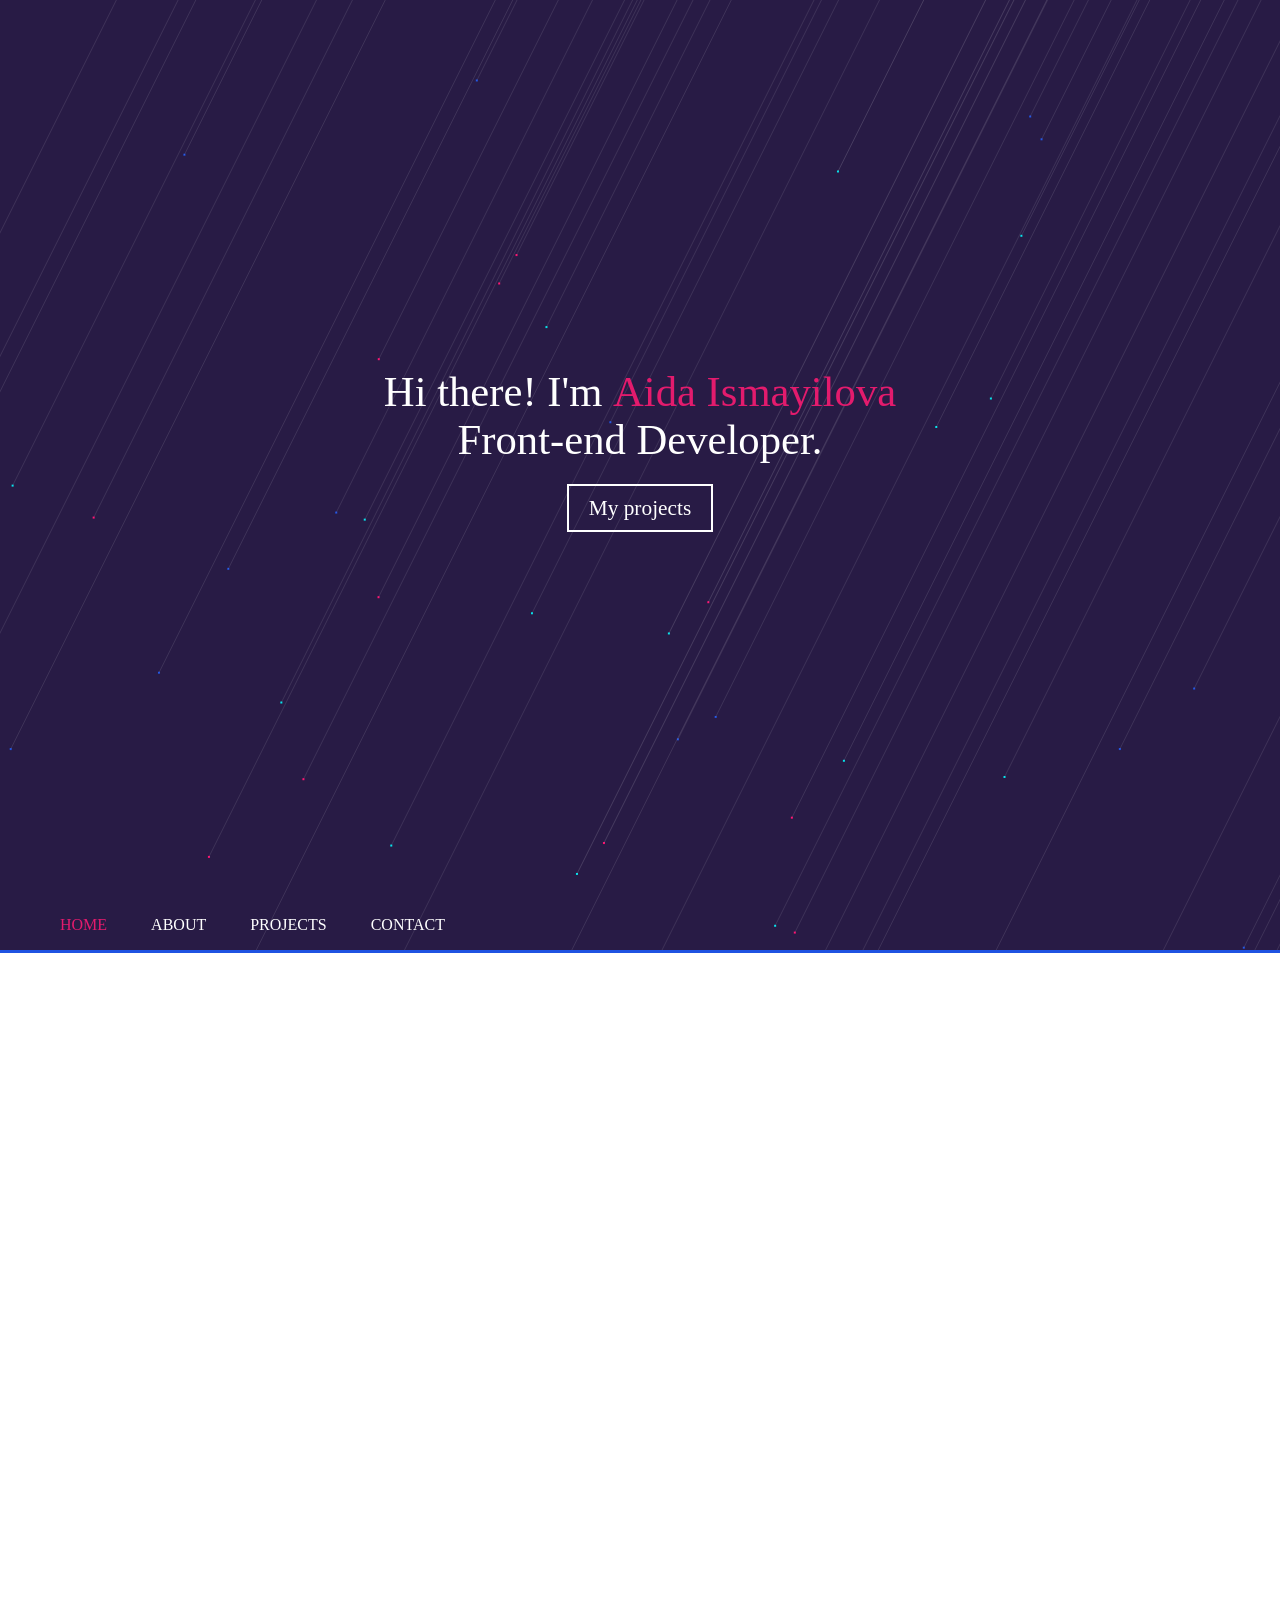
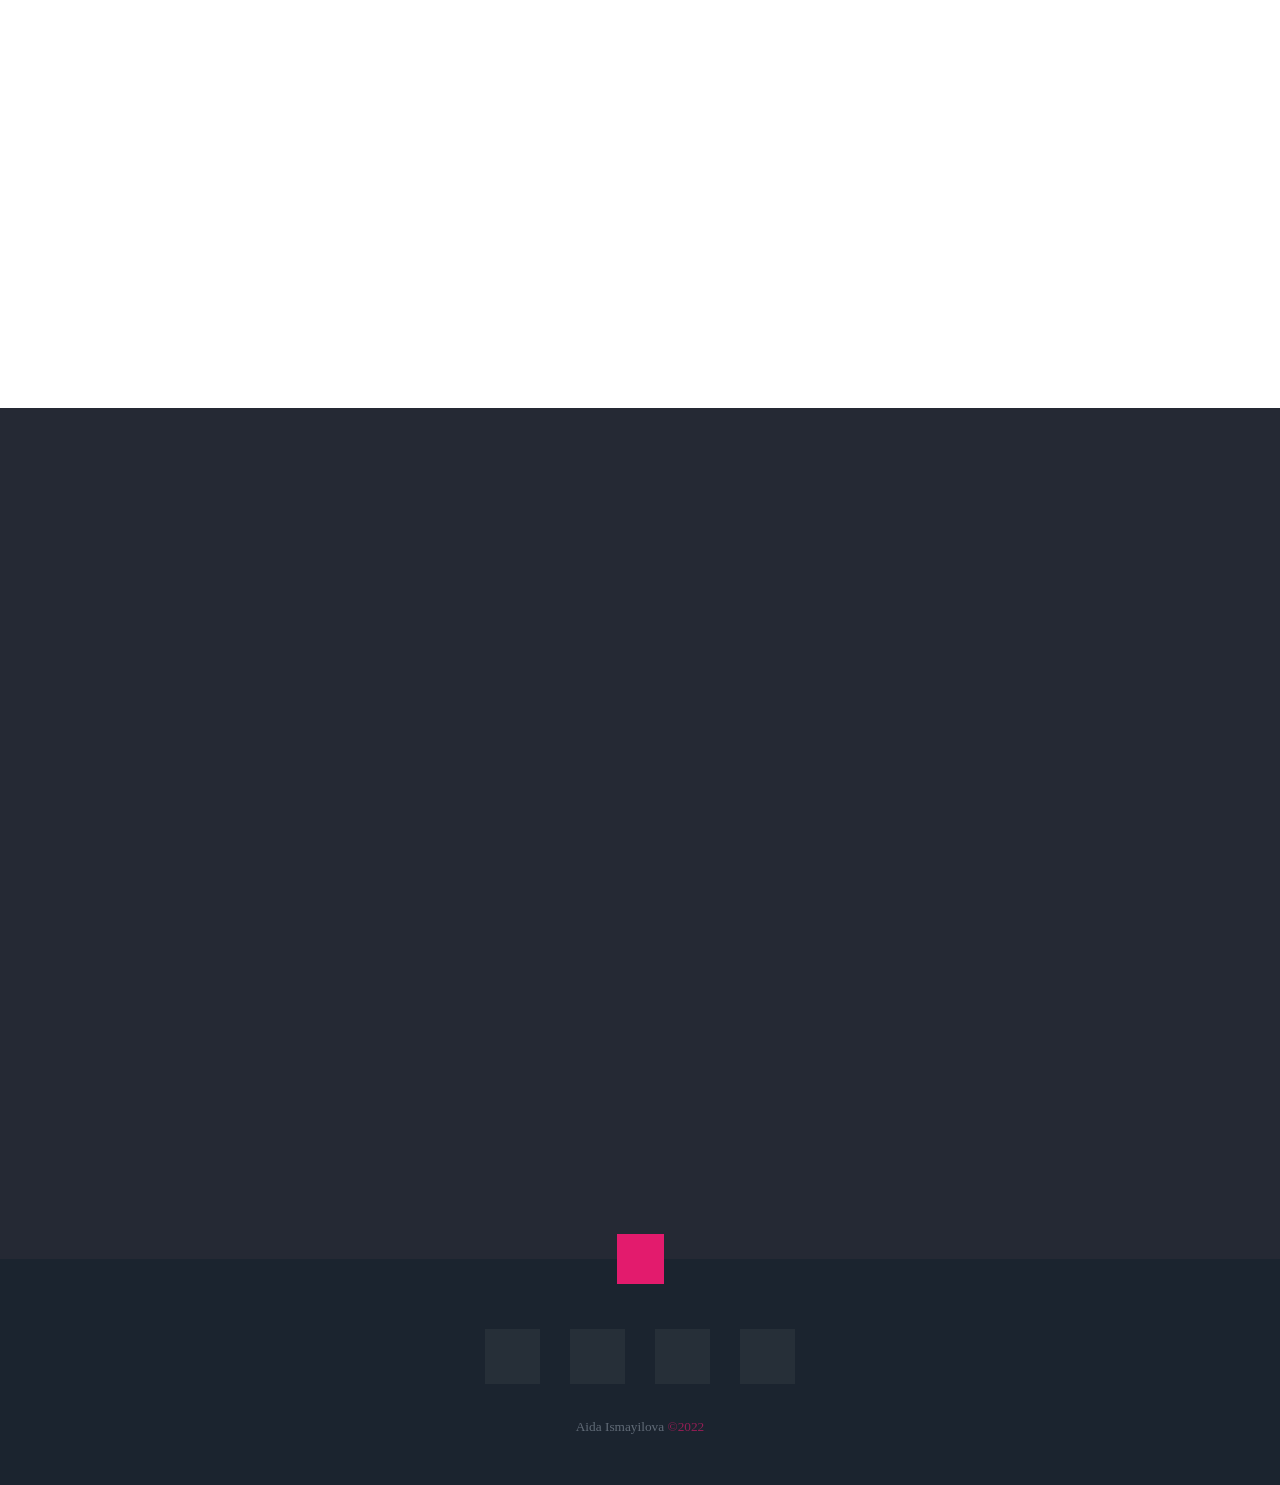
==== index.html @ 4b6d5f14 "a" ====
<!DOCTYPE html>
<html lang="en">
  <head>
    <title>Aida Portfolio</title>
    <meta charset="UTF-8" />
    <meta http-equiv="X-UA-Compatible" content="IE=edge" />
    <meta name="viewport" content="width=device-width, initial-scale=1.0, maximum-scale=1, user-scalable=no"/>
    <!-- HOSTED -->
    <link33
      href="https://fonts.googleapis.com/css?family=Open+Sans:400,600,700,600italic,300italic,400italic,300,700italic,800italic,800"
      rel="stylesheet"
      type="text/css"
    />
    <!-- <link
      href="style/materialdesignicons.min.css"
      media="all"
      rel="stylesheet"
    /> -->

    <!-- LOCAL -->
    <link rel="stylesheet" href="style/style.css" />
    <link rel="shortcut icon" href="favicon.ico" type="image/x-icon" />
    <!-- HOSTED -->
    <script src="https://cdnjs.cloudflare.com/ajax/libs/prefixfree/1.0.7/prefixfree.min.js"></script>
    <script src="https://ajax.googleapis.com/ajax/libs/jquery/2.2.0/jquery.min.js"></script>
    <script src="https://cdnjs.cloudflare.com/ajax/libs/mixitup/2.1.11/jquery.mixitup.min.js"></script>
    <script src="https://cdnjs.cloudflare.com/ajax/libs/waypoints/4.0.0/jquery.waypoints.min.js"></script>
    <!-- <link rel="stylesheet" href="https://cdn.jsdelivr.net/npm/bootstrap@5.0.0-beta1/dist/css/bootstrap.min.css" integrity="sha384-giJF6kkoqNQ00vy+HMDP7azOuL0xtbfIcaT9wjKHr8RbDVddVHyTfAAsrekwKmP1" crossorigin="anonymous" /> -->
    <!-- LOCAL -->
    <script src="scripts/pt.min.js"></script>
    <script src="scripts/index.js"></script>
    <script src="scripts/modal.js"></script>

    <script src="https://kit.fontawesome.com/6fa08c57cd.js" crossorigin="anonymous"></script>
    
  </head>
  <body>
    <style>
   
      .fill {
        box-sizing: content-box;
        border-radius: 0 40px 40px 0;
        /* padding: 10px; */
        box-shadow: inset 0 -1px 1px rgba(255, 255, 255, 0.3);
      }
      /* .fill > span {
        display: block;
        height: 100%;
        border-top-right-radius: 8px;
        border-bottom-right-radius: 8px;
        border-top-left-radius: 20px;
        border-bottom-left-radius: 20px;
        background-color: rgb(43, 194, 83);
        background-image: linear-gradient(
          center bottom,
          rgb(43, 194, 83) 37%,
          rgb(84, 240, 84) 69%
        );
        box-shadow: inset 0 2px 9px rgba(255, 255, 255, 0.3),
          inset 0 -2px 6px rgba(0, 0, 0, 0.4);
        position: relative;
        overflow: hidden;
      } */
      .fill > span:after  {
        content: "";
        position: absolute;
        top: 0;
        left: 0;
        bottom: 0;
        right: 0;
        background-image: linear-gradient(
          -45deg,
          rgba(255, 255, 255, 0.2) 25%,
          transparent 25%,
          transparent 50%,
          rgba(255, 255, 255, 0.2) 50%,
          rgba(255, 255, 255, 0.2) 75%,
          transparent 75%,
          transparent
        );
        z-index: 1;
        background-size: 50px 50px;
        animation: move 2s linear infinite;
        border-top-right-radius: 8px;
        border-bottom-right-radius: 8px;
        border-top-left-radius: 20px;
        border-bottom-left-radius: 20px;
        overflow: hidden;
      }
      .animate > span:after {
        display: none;
      }

      @keyframes move {
        0% {
          background-position: 0 0;
        }
        100% {
          background-position: 50px 50px;
        }
      }
      /* pre {
        background: #000;
        text-align: left;
        padding: 20px;
        margin: 0 auto 30px;
      } */
      /* .nostripes > span > span,
      .nostripes > span::after {
        background-image: none;
      } */
/* 
      #page-wrap {
        width: 490px;
        margin: 80px auto;
      } */
    </style>

      <!-- HEADER -->
    <div class="overflow-wrap">
      <section id="home" class="flex height-fix">
        <div id="pt" class="canvas"></div>
        <div class="flex">
          <div class="text">Hi there! I'm <span class="highlight">Aida Ismayilova</span>
            <br />
            Front-end Developer.
          </div>

          <div class="button page-link" dest="portfolio">My projects</div>

          <nav class="flex">
            <div class="link-wrap">
              <div class="active page-link" dest="home">home</div>
              <div class="page-link" dest="about">about</div>
              <div class="page-link" dest="portfolio">projects</div>
              <div class="page-link" dest="contact">contact</div>
            </div>
            <svg class="mdi mdi-menu" style="width: 34px; height: 34px" viewBox="0 0 24 24">
              <path fill="currentColor" d="M3,6H21V8H3V6M3,11H21V13H3V11M3,16H21V18H3V16Z" />
            </svg>
          </nav>
        </div>
      </section>

      <!-- ABOUT -->
      <section id="about">
        <div class="container flex">
          <h2 class="numbered-heading waypoint" data-animation="slide-in-right">ABOUT</h2>
          <!-- <div class="header waypoint" data-animation="slide-in-left">ABOUT</div> -->
          <!-- <div
            class="header-bar waypoint"
            data-animation="slide-in-left"
            data-delay=".5s"
          ></div> -->

          <div class="skills-wrapper flex row-gt-sm">
            <div
              class="flex flex-50-gt-sm waypoint"
              data-animation="slide-in-left"
            >
              <img src="img/me.png" class="me" />
              <!-- <div><img class="up-arrow" src="img/up-arrow.png"></div> -->
              <div class="label bold">Who I'am?</div>
              <div>
                I'm a Front-End Developer for in Azerbaijan,Baku.
                <br />
                I have serious passion for UI effects, animations and creating
                intuitive, dynamic user experiences.
                <br />
                <span class="page-link highlight" dest="contact">Let's make something special.</span>
              </div>
            </div>

            <div
              class="flex flex-50-gt-sm waypoint bars-wrap"
              data-animation="slide-in-right"
            >
              <!-- <div class="flexx">Css
                <div class="meter">
                  <span style="width:90%"></span>
                </div>
              </div> -->
          
        
              <!-- <pre><code>&lt;div class=&quot;meter animate&quot;&gt;
              &lt;span style=&quot;width: 50%&quot;&gt;&lt;span&gt;&lt;/span&gt;&lt;/span&gt;
              &lt;/div&gt;</code></pre> -->
         
              <div class="bar flex">
                <div class="bar fill" style="width: 90%"><span></span>
                  <div class="tag bold flex">CSS</div>
                </div>
                <span>90%</span>
              </div>

              <div class="bar flex">
                <div class="bar fill" style="width: 90%"><span></span>
                  <div class="tag bold flex">HTML</div>
                </div>
                <span>90%</span>
              </div>

              <div class="bar flex">
                <div class="bar fill" style="width: 80%"><span></span>
                  <div class="tag bold flex">JavaScript</div>
                </div>
                <span>80%</span>
              </div>

              <div class="bar flex">
                <div class="bar fill" style="width: 60%"><span></span>
                  <div class="tag bold flex">React</div>
                </div>
                <span>60%</span>
              </div>

              <div class="bar flex">
                <div class="bar fill" style="width: 70%"><span></span>
                  <div class="tag bold flex">Angular</div>
                </div>
                <span>70%</span>
              </div>

              <div class="bar flex">
                <div class="bar fill" style="width: 65%"><span></span>
                  <div class="tag bold flex">Node.js</div>
                </div>
                <span>65%</span>
              </div>

              <div class="bar flex">
                <div class="bar fill" style="width: 50%"><span></span>
                  <div class="tag bold flex">UI Design</div>
                </div>
                <span>50%</span>
              </div>
            </div>
          </div>
        </div>
      </section>

      <!-- PROJECTS -->
      <section id="portfolio">
        <div class="flex container">
          <h2 class="numbered-heading waypoint" data-animation="slide-in-right">PROJECTS</h2>
          <!-- <div class="header waypoint" data-animation="slide-in-right">
            PROJECTS
          </div> -->
          <!-- <div
            class="header-bar waypoint"
            data-animation="slide-in-right"
            data-delay=".3s"
          ></div> -->
  
          <div class="filter-wrap waypoint" data-animation="fade-in">
            <div class="flex row">
              <div class="filter" data-filter="all">ALL</div>
              <!-- <div class="filter" data-filter=".rails">RUBY/RAILS</div> -->
              <div class="filter" data-filter=".react">REACT-JS</div>
              <div class="filter" data-filter=".js">JAVASCRIPT</div>
            </div>
            <div class="float-bar">
              <div class="flex row">
                <div class="filter" data-filter="all">ALL</div>
                <!-- <div class="filter" data-filter=".rails">RUBY/RAILS</div> -->
                <div class="filter" data-filter=".react">REACT-JS</div>
                <div class="filter" data-filter=".js">JAVASCRIPT</div>
              </div>
            </div>
          </div>
  
          <div id="gallery" class="container flex row wrap waypoint">
            <div class="mix react" data-my-order="1">
              <div>
                <div class="card"></div>
                <div class="text">
                  <div class="bold">ChowNow Ordering</div>
                  <span class="highlight">React JS / Python</span>
                </div>
                <div class="button" id="ordering">LEARN MORE</div>
              </div>
            </div>
  
            <div class="mix react" data-my-order="1">
              <div>
                <div class="card"></div>
                <div class="text">
                  <div class="bold">ChowNow Discover</div>
                  <span class="highlight">React JS / Python</span>
                </div>
                <div class="button" id="discover">LEARN MORE</div>
              </div>
            </div>
  
            <div class="mix react" data-my-order="1">
              <div>
                <div class="card"></div>
                <div class="text">
                  <div class="bold">New Relic</div>
                  <span class="highlight">React / Ruby on Rails / AEM</span>
                </div>
                <div class="button" id="newrelic">LEARN MORE</div>
              </div>
            </div>
  
            <div class="mix js" data-my-order="1">
              <div>
                <div class="card"></div>
                <div class="text">
                  <div class="bold">Roambi</div>
                  <span class="highlight">JavaScript</span>
                </div>
                <div class="button" id="roambi">LEARN MORE</div>
              </div>
            </div>
  
            <div class="mix rails" data-my-order="1">
              <div>
                <div class="card"></div>
                <div class="text">
                  <div class="bold">Walker Tracker</div>
                  <span class="highlight">JS / Ruby on Rails</span>
                </div>
                <div class="button" id="walker">LEARN MORE</div>
              </div>
            </div>
  
            <div class="mix js" data-my-order="1">
              <div>
                <div class="card"></div>
                <div class="text">
                  <div class="bold">MY STAND</div>
                  <span class="highlight">JS / Node.js on Sails</span>
                </div>
                <div class="button" id="mystand">LEARN MORE</div>
              </div>
            </div>
  
            <div class="mix js" data-my-order="1">
              <div>
                <div class="card"></div>
                <div class="text">
                  <div class="bold">NEVER SURRENDER</div>
                  <span class="highlight">JavaScript</span>
                </div>
                <div class="button" id="never">LEARN MORE</div>
              </div>
            </div>
  
            <div class="mix rails" data-my-order="1">
              <div>
                <div class="card"></div>
                <div class="text">
                  <div class="bold">Powur</div>
                  <span class="highlight">Angular / Ruby on Rails</span>
                </div>
                <div class="button" id="powur">LEARN MORE</div>
              </div>
            </div>
  
            <div class="mix js" data-my-order="1">
              <div>
                <div class="card"></div>
                <div class="text">
                  <div class="bold">The Mall</div>
                  <span class="highlight">React.js / Node</span>
                </div>
                <div class="button" id="themall">LEARN MORE</div>
              </div>
            </div>
          </div>
        </div>
      </section>

      <!-- BLOG -->
      <!-- <section id="blog">
 
      </section> -->

      <!-- CONTACT -->
      <section id="contact">
        <!-- <svg
          preserveAspectRatio="none"
          viewBox="0 0 100 102"
          height="75"
          width="100%"
          version="1.1"
          xmlns="http://www.w3.org/2000/svg"
          class="svgcolor-light"
        >
          <path d="M0 0 L50 100 L100 0 Z" fill="white" stroke="white"></path>
        </svg> -->
        <div class="container flex">
          <h2 class="numbered-heading waypoint" data-animation="slide-in-right">CONTACT</h2>
          <div class="header waypoint" data-animation="slide-in-left">
            CONTACT
          </div>
          <div
            class="header-bar waypoint"
            data-animation="slide-in-right"
            data-delay=".25s"
          ></div>
          <div
            class="highlight waypoint"
            data-animation="slide-in-right"
            data-delay=".5s"
          >
            Have a question or want to work together?
          </div>
          <form
            class="waypoint"
            data-animation="pop-in"
            data-delay=".5s"
            id="contact-form"
          >
            <input placeholder="Name" type="text" name="name" required />
            <input
              placeholder="Enter email"
              type="email"
              name="email"
              required
            />
            <textarea
              placeholder="Your Message"
              type="text"
              name="message"
            ></textarea>
            <div id="success">
              <div>
                Your message was sent successfully. Thanks!<span
                  id="close"
                  class="mdi mdi-close"
                ></span>
              </div>
            </div>
            <input class="button" type="submit" id="submit" value="SUBMIT" />
          </form>
        </div>
      </section>

      <footer>
        <!-- <i class="fa-regular fa-user"></i> -->
        <i class="fa-brands fa-airbnb"></i>
        <i class="fas fa-pencil-alt mdi mdi-chevron-double-up page-link" dest="home">
    </i>
        <div class="icon-wrap flex row">
          <a href="">
            <div class="flex icon" id="icon-2">
              <i class="mdi mdi-linkedin"></i>
            </div>
          </a>
          <a href="">
            <div class="flex icon" id="icon-3">
              <i class="mdi mdi-facebook"></i>
            </div>
          </a>
          <a href="">
            <div class="flex icon" id="icon-4">
              <i class="mdi mdi-instagram"></i>
            </div>
          </a>
          <a href="">
            <div class="flex icon" id="icon-5">
              <i class="mdi mdi-codepen"></i>
            </div>
          </a>
        </div>
        <div class="info-box">
          <div class="footnote">
            Aida Ismayilova <span class="highlight">&copy;2022</span>
          </div>
        </div>
      </footer>
    </div>

    <div id="preload">
      <img src="img/me.png" />
      <img src="img/filler.jpg" />
      <img src="img/thumb-1.jpg" />
      <img src="img/thumb-2.jpg" />
      <img src="img/thumb-3.jpg" />
      <img src="img/thumb-4.jpg" />
      <img src="img/thumb-5.jpg" />
      <img src="img/thumb-6.jpg" />
      <img src="img/blog-1.jpg" />
      <img src="img/blog-2.jpg" />
      <img src="img/blog-3.jpg" />
      <img src="img/blog-4.jpg" />
      <img src="img/slides/discover-0.jpg" />
      <img src="img/slides/discover-1.jpg" />
      <img src="img/slides/discover-2.jpg" />
      <img src="img/slides/ordering-0.jpg" />
      <img src="img/slides/ordering-1.jpg" />
      <img src="img/slides/ordering-2.jpg" />
      <img src="img/slides/newrelic-0.jpg" />
      <img src="img/slides/newrelic-1.jpg" />
      <img src="img/slides/newrelic-2.jpg" />
      <img src="img/slides/mystand-0.jpg" />
      <img src="img/slides/mystand-1.jpg" />
      <img src="img/slides/mystand-2.jpg" />
      <img src="img/slides/never-0.jpg" />
      <img src="img/slides/never-1.jpg" />
      <img src="img/slides/never-2.jpg" />
      <img src="img/slides/powur-0.jpg" />
      <img src="img/slides/powur-1.jpg" />
      <img src="img/slides/powur-2.jpg" />
      <img src="img/slides/roambi-0.jpg" />
      <img src="img/slides/roambi-1.jpg" />
      <img src="img/slides/roambi-2.jpg" />
      <img src="img/slides/themall-0.jpg" />
      <img src="img/slides/themall-1.jpg" />
      <img src="img/slides/themall-2.jpg" />
      <img src="img/slides/walker-0.jpg" />
      <img src="img/slides/walker-1.jpg" />
      <img src="img/slides/walker-2.jpg" />
    </div>

    <script src="scripts/canvas.js"></script>
  </body>
</html>
---- style/style.css ----
@font-face {
    font-family: "Raleway";
    src: url("../fonts/Raleway-Regular.ttf");
  }

  @font-face {
    font-family: "Raleway-semibold";
    src: url("../fonts/Raleway-SemiBold.ttf");
  }

  @font-face {
    font-family: "Raleway-bold";
    src: url("../fonts/Raleway-Bold.ttf");
  }

  @keyframes fadeIn {
    100% {
      opacity: 1;
    }
  }

  i {
    font-family: fontawesome !important;
  }

  @keyframes flipInX {
    from {
      -webkit-animation-timing-function: ease-in;
      animation-timing-function: ease-in;
      opacity: 0;
      -webkit-transform: perspective(400px) rotateY(90deg);
      transform: perspective(400px) rotateY(90deg);
    }

    40% {
      -webkit-animation-timing-function: ease-in;
      animation-timing-function: ease-in;
      -webkit-transform: perspective(400px) rotateY(-20deg);
      transform: perspective(400px) rotateY(-20deg);
    }

    60% {
      opacity: 1;
      -webkit-transform: perspective(400px) rotateY(10deg);
      transform: perspective(400px) rotateY(10deg);
    }

    80% {
      -webkit-transform: perspective(400px) rotateY(-5deg);
      transform: perspective(400px) rotateY(5deg);
    }

    to {
      opacity: 1;
      -webkit-transform: perspective(400px);
      transform: perspective(400px);
    }
  }

  @keyframes popDown {
    0% {
      transform: translateY(-100px);
    }
  }

  @keyframes slideUp {
    0% {
      transform: translateY(300px);
    }

    100% {
      opacity: 1;
      transform: translateY(0);
    }
  }

  @keyframes slideDown {
    0% {
      transform: translateY(-300px);
    }

    100% {
      opacity: 1;
      transform: translateY(0);
    }
  }

  @keyframes slideInLeft {
    0% {
      opacity: 0;
      transform: translateX(-300px);
    }

    100% {
      opacity: 1;
      transform: translateX(0);
    }
  }

  @keyframes slideInRight {
    0% {
      opacity: 0;
      transform: translateX(300px);
    }

    100% {
      opacity: 1;
      transform: translateX(0);
    }
  }

  @keyframes toBottomFromTop {
    49% {
      transform: translateY(100%);
    }

    50% {
      opacity: 0;
      transform: translateY(-100%);
    }

    51% {
      opacity: 1;
    }
  }

  @keyframes popIn {
    0% {
      transform: scale(0);
    }

    60% {
      opacity: 1;
      transform: scale(1.05);
    }

    80% {
      transform: scale(0.95);
    }

    100% {
      opacity: 1;
      transform: scale(1);
    }
  }

  .numbered-heading::before {
    position: relative;
    /* bottom: 4px; */
    counter-increment:section;
    /* counter-increment: my-sec-counter; */
    content: "0" counter(section) ".";
    margin-right: 10px;
    color: #e31b6d;
    font-family: 'Roboto Mono', monospace;;
    font-size: clamp(16px,3vw,20px);
    font-weight: 600;
}

.numbered-heading {
    display: flex;
    /* -webkit-box-align: center; */
    color: #444649;
    align-items: center;
    position: relative;
    margin: 10px 0px 70px;
    width: 100%;
    font-size: clamp(26px,5vw,35px);
    white-space: nowrap;
}

.numbered-heading::after {
  content: "";
  display: block;
  position: relative;
  /* top: -5px; */
  width: 300px;
  height: 1px;
  margin-left: 20px;
  background-color: #1f53e2;
}

a {
    color: inherit;
    text-decoration: none;
}

  body {
    /* background: #140e25; */
    counter-reset: section;
    color: #fff;
    font-family: "Raleway";
    font-size: 8pt;
    -webkit-font-smoothing: antialiased;
    -moz-osx-font-smoothing: grayscale;
    margin: 0px;
    overflow-x: hidden;
    text-align: center;
  }

  #preload {
    display: none;
  }

  .page-link {
    cursor: pointer;
  }

  .disable-hover {
    pointer-events: none;
  }

  .overflow-wrap {
    overflow-x: hidden;
  }


  .canvas {
    background: url("../img/filler.png") center center/cover;
    height: 100%;
    left: 0;
    position: absolute;
    top: 0;
    width: 100vw;
  }

  .button {
    border: 2px solid #fff;
    box-sizing: inherit;
    cursor: pointer;
    display: inline-block;
    font-size: 13pt;
    padding: 10px 20px;
    transition: all 0.5s;
  }

  .button:hover {
    background-color: #1f53e2;
    border-color: #1f53e2;
  }

  .button .mdi {
    vertical-align: middle;
  }

  .bold {
    font-family: "Raleway-bold";
  }

  .flex {
    align-items: center;
    display: flex;
    flex-direction: column;
    justify-content: center;
  }

  .flex.row {
    flex-direction: row;
  }

  .flex.wrap {
    flex-wrap: wrap;
  }

  .hex-wrap {
    display: inline-block;
    height: 80px;
    position: relative;
    text-align: center;
    width: 80px;
  }

  .hexagon {
    background-color: #1f53e2;
    display: inline-block;
    height: 100%;
    width: calc(100% * 0.57735);
  }

  .hexagon:before {
    background-color: inherit;
    content: "";
    height: inherit;
    position: absolute;
    right: calc((100% / 2) - ((100% * 0.57735) / 2));
    top: 0;
    transform: rotateZ(60deg);
    width: inherit;
  }

  .hexagon:after {
    background-color: inherit;
    content: "";
    height: inherit;
    position: absolute;
    right: calc((100% / 2) - ((100% * 0.57735) / 2));
    top: 0;
    transform: rotateZ(-60deg);
    width: inherit;
  }

  .highlight {
    color: #e31b6d;
  }

  /* .header {
    color: #444649;
    font-family: "raleway-bold";
    font-size: 25pt;
    position: relative;
    position: relative;
  } */

  /* .header-bar {
    background: #444649;
    height: 4px;
    margin: 25px 0 75px 0;
    width: 70px;
  } */

  .label {
    font-size: 14pt;
    font-weight: 500;
  }

  .resume {
    background: #455261;
    height: 100px;
  }

  nav {
    bottom: 0;
    left: 0;
    position: absolute;
    /* background: #1a112d; */
    border-bottom: 3px solid #1f53e2;
    height: 50px;
    text-align: left;
    width: 100%;
    z-index: 99;
  }

  nav.fixed {
    background: #1a112d;
    bottom: inherit;
    left: 0;
    position: fixed;
    top: 0;
  }

  nav.fixed.desk {
    animation: popDown 0.5s;
  }

  nav .link-wrap {
    background: #281b45c5;
    height: 0;
    max-width: 1200px;
    overflow: hidden;
    position: absolute;
    top: 53px;
    transition:height 0.3s ease-out;
    width: 100%;
  }

  nav .link-wrap.visible {
    height: 220px;
  }

  nav .link-wrap div {
    cursor: pointer;
    font-size: 12pt;
    padding: 12px 20px;
    text-transform: uppercase;
    transition: color 0.5s;
  }

  nav .link-wrap div:first-child {
    padding: 25px 20px 12px 20px;
  }

  nav .link-wrap div:hover {
    color: #e31b6d;
  }

  nav .mdi-menu {
    font-size: 30pt;
    line-height: 36pt;
    margin: auto 0;
    position: absolute;
    right: 5vw;
    /* top: 0; */
  }

  nav .active {
    color: #e31b6d;
  }

  .carousel-wrap {
    height: 250px;
    margin: 0 auto;
    position: relative;
  }

  .window {
    background: #222;
    overflow: hidden;
    position: relative;
  }

  #carousel {
    position: relative;
    top: 0;
    width: 10000px;
  }

  .slide {
    cursor: pointer;
    display: flex;
    flex-direction: column;
    float: left;
    height: 250px;
    justify-content: center;
  }

  .mdi-chevron-left,
  .mdi-chevron-right {
    background: rgba(0, 0, 0, 0.3);
    bottom: 0;
    color: #fff;
    cursor: pointer;
    cursor: pointer;
    font-size: 14pt !important;
    font-weight: bold;
    padding: 10px 15px;
    position: absolute;
  }

  .mdi-chevron-left {
    left: 0;
  }

  .mdi-chevron-right {
    right: 0;
  }

  .transition {
    transition: 0.7s;
  }

  .modal-wrap {
    height: 100vh;
    pointer-events: none;
    position: fixed;
    width: 100vw;
    z-index: 100;
  }

  .modal-wrap .mask {
    background: rgba(0, 0, 0, 0.5);
    height: 100%;
    left: 0;
    opacity: 0;
    position: absolute;
    top: 0;
    transition: opacity 0.3s;
    width: 100%;
  }

  .modal-wrap .modal {
    align-items: flex-start;
    background: #fff;
    box-shadow: 0 0 10px rgba(0, 0, 0, 0.4);
    box-sizing: border-box;
    color: #333;
    height: 100vh;
    opacity: 0;
    position: relative;
    text-align: left;
    transform: scale(0.8);
    transition: all 0.3s;
  }

  .modal-wrap .close {
    bottom: 25px;
    color: #bbb;
    cursor: pointer;
    font-size: 20pt;
    font-weight: 800;
    position: absolute;
    right: 10px;
  }

  .modal-wrap .info-box {
    border-top: 3px solid #1b242f;
    box-sizing: border-box;
    color: #444;
    padding: 15px 10px 85px 10px;
  }

  .modal-wrap .title {
    font-family: "Raleway-bold";
    font-size: 16pt;
    line-height: 20pt;
  }

  .modal-wrap .tag {
    border-bottom: 1px solid rgba(0, 0, 0, 0.1);
    color: #c0c0c0;
    display: block;
    font-family: "Raleway-bold";
    font-size: 8pt;
    font-weight: 300;
    padding-bottom: 15px;
  }

  .modal-wrap .detail {
    font-size: 9pt;
    line-height: 14pt;
    margin-top: 13px;
  }

  .modal-wrap .mdi-open-in-new {
    font-size: 11pt;
    left: -10px;
    position: relative;
  }

  .modal-wrap .button {
    background: #e31b6d;
    border: 0;
    bottom: 20px;
    color: #fff;
    cursor: pointer;
    font-size: 10pt;
    font-weight: 600;
    left: 10px;
    padding: 11px 30px;
    pointer-events: none;
    position: absolute;
    transition: all 0.5s;
    visibility: hidden;
  }

  .modal-wrap .button.visible {
    pointer-events: initial;
    visibility: visible;
  }

  .modal-wrap .button:hover {
    background: #fff;
    color: #e31b6d;
  }

  .modal-wrap .carousel {
    box-shadow: 10px 10px 5px 0px rgba(0, 0, 0, 0.25);
  }

  .modal-wrap.visible {
    pointer-events: initial;
  }

  .modal-wrap.visible .modal {
    opacity: 1;
    transform: scale(1);
  }

  .modal-wrap.visible .mask {
    opacity: 1;
  }
  /* #portfolio {
    background-color: #fafafa;
  } */

  section {
    color: #616161;
    line-height: 11pt;
    padding: 70px 0 70px 0;
    position: relative;
  }

  section .container {
    box-sizing: border-box;
    margin: 0 auto;
    max-width: 1200px;
    padding: 0 10px;
    width: 100%;
  }

  section:nth-of-type(1) {
    color: #fff;
    height: calc(100vh + 53px);
    padding: 0 10px;
  }

  section:nth-of-type(1) .highlight {
    font-family: "Raleway-semibold";
  }

  section:nth-of-type(1) .text {
    font-size: 16pt;
    line-height: 20pt;
    margin: 0 0 20px 0;
    pointer-events: none;
    z-index: 1;
  }

  section:nth-of-type(1) .hexagon {
    transition: transform 0.9s ease-in-out;
  }

  section:nth-of-type(1) .hexagon:hover {
    transform: rotate(540deg);
  }

  section:nth-of-type(1) .button {
    margin-bottom: 53px;
    /* padding: 12px 40px 12px 15px; */
    position: relative;
  }

  section:nth-of-type(1) .button .mdi {
    position: absolute;
    right: 15px;
    top: 11px;
    transition: transform 0.3s;
  }

  section:nth-of-type(1) .button:hover .mdi {
    transform: rotate(90deg);
  }

  section:nth-of-type(2) .label-wrap .label {
    margin: 20px 0 10px 0;
  }

  section:nth-of-type(2) .bullet-wrap {
    height: 200px;
    justify-content: flex-start;
    padding: 0 7px;
  }

  section:nth-of-type(2) .highlight {
    color: #009ada;
  }

  section:nth-of-type(2) .up-arrow {
    height: 30px;
    margin: 15px 0;
  }

  section:nth-of-type(2) .skills-wrapper {
    align-items: flex-start;
    width: 100%;
  }

  section:nth-of-type(2) .skills-wrapper .me {
    height: 200px;
  }

  section:nth-of-type(2) .skills-wrapper .label {
    margin: 20px 0 15px 0;
  }

  section:nth-of-type(2) .hexagon i {
    color: #fff;
    font-size: 34pt;
    left: 0;
    position: absolute;
    right: 0;
    top: 20px;
    z-index: 1;
  }

  section:nth-of-type(2) .bars-wrap {
    margin: 50px auto 0 auto;
    max-width: 90%;
    width: calc(100% - 15px);
  }

  section:nth-of-type(2) .bars-wrap:not(.animated) .fill {
    width: 0 !important;
  }

  section:nth-of-type(2) .bar {
    align-items: flex-end;
    background-color: #eee;
    color: #666;
    /* font-size: 7pt; */
    height: 22px;
    margin: 0 0 12px 0;
    position: relative;
  }

  section:nth-of-type(2) .bar:nth-child(1) .fill {
    background-color: #2449d8;
    transition: 1.1s 0.2s width ease-in-out;
  }

  section:nth-of-type(2) .bar:nth-child(2) .fill {
    background-color: #e5662a;
    transition: 1.2s 0.2s width ease-in-out;
  }

  section:nth-of-type(2) .bar:nth-child(3) .fill {
    background-color: #ead41c;
    transition: 1.3s 0.2s width ease-in-out;
  }

  section:nth-of-type(2) .bar:nth-child(4) .fill {
    background-color: #00d1f2;
    transition: 1.4s 0.2s width ease-in-out;
  }

  section:nth-of-type(2) .bar:nth-child(5) .fill {
    background-color: #b9002d;
    transition: 1.5s 0.2s width ease-in-out;
  }

  section:nth-of-type(2) .bar:nth-child(6) .fill {
    background-color: #6da15e;
    transition: 1.6s 0.2s width ease-in-out;
  }

  section:nth-of-type(2) .bar:nth-child(7) .fill {
    background-color: #6341d6;
    transition: 1.7s 0.2s width ease-in-out;
  }

  /* section:nth-of-type(2) .bar span {
    display: none;
  } */

  section:nth-of-type(2) .bar.fill {
    left: 0;
    position: absolute;
    top: 0;
    /* background-color: #281b45; */
    opacity: 1;
    padding: 0;
  }

  section:nth-of-type(2) .bar .tag {
    left: 0;
    position: absolute;
    top: 0;
    /* background-color: #1a112d; */
    color: #fff;
    height: 100%;
    width: 110px;
    z-index: 2;
    width: 70px;
  }

  section:nth-of-type(2) .bar.secondary {
    background-color: #c51675;
  }

  section:nth-of-type(2) .bar.secondary .tag {
    background-color: #e31b6d;
  }

  section:nth-of-type(2) .bar span {
    padding: 0 10px 0 0;
    z-index: 1;
  }

  /* section:nth-of-type(3) {
    background: #f5f5f5;
  } */

  section:nth-of-type(3) .container {
    padding: 0;
  }

  section:nth-of-type(3) .filter-wrap {
    position: relative;
    white-space: nowrap;
  }

  section:nth-of-type(3) .filter {
    cursor: pointer;
    font-size: 6pt;
    font-weight: 600;
    padding: 0 20px;
    transition: background-color 0.5s;
  }

  section:nth-of-type(3) .float-bar {
    bottom: 0;
    left: 30px;
    position: absolute;
    top: 0;
    background: #e31b6d;
    border-radius: 1px;
    height: 25px;
    margin: auto 0;
    overflow: hidden;
    position: absolute;
    transition: all 0.5s ease-in-out;
  }

  section:nth-of-type(3) .float-bar .row {
    bottom: 0;
    left: -30px;
    position: absolute;
    top: 0;
    margin: auto 0;
    transition: left 0.5s ease-in-out;
  }

  section:nth-of-type(3) .float-bar .row .filter {
    color: #fff;
  }

  section:nth-of-type(3) .text {
    left: 0;
    position: absolute;
    top: 0;
    width: 100%;
  }

  section:nth-of-type(3) #gallery {
    margin: 20px 0;
  }

  section:nth-of-type(3) #gallery .text,
  section:nth-of-type(3) #gallery .button {
    color: #1b242f;
    opacity: 0;
    text-align: center;
    transition: all 0.3s ease-in-out;
    z-index: 2;
  }

  section:nth-of-type(3) #gallery .text .bold,
  section:nth-of-type(3) #gallery .button .bold {
    font-size: 16pt;
  }

  section:nth-of-type(3) #gallery .button {
    bottom: 0;
    left: 0;
    position: absolute;
    right: 0;
    border: 2px solid #e31b6d;
    font-size: 13pt;
    margin: 0 auto;
    padding: 7px 0;
    width: 170px;
  }

  section:nth-of-type(3) #gallery .mix {
    display: none;
    position: relative;
  }

  section:nth-of-type(3) #gallery .mix .waypoint {
    background: #fff;
  }

  section:nth-of-type(3) #gallery .mix .button:hover {
    background: #e31b6d;
    color: #fff;
  }

  section:nth-of-type(3) #gallery .mix:nth-child(1) .card {
    background: url("../img/thumb-1.jpg") center center/cover;
  }

  section:nth-of-type(3) #gallery .mix:nth-child(2) .card {
    background: url("../img/thumb-2.jpg") center center/cover;
  }

  section:nth-of-type(3) #gallery .mix:nth-child(3) .card {
    background: url("../img/thumb-3.jpg") center center/cover;
  }

  section:nth-of-type(3) #gallery .mix:nth-child(4) .card {
    background: url("../img/thumb-4.jpg") center center/cover;
  }

  section:nth-of-type(3) #gallery .mix:nth-child(5) .card {
    background: url("../img/thumb-5.jpg") center center/cover;
  }

  section:nth-of-type(3) #gallery .mix:nth-child(6) .card {
    background: url("../img/thumb-6.jpg") center center/cover;
  }

  section:nth-of-type(3) #gallery .mix:nth-child(7) .card {
    background: url("../img/thumb-7.jpg") center center/cover;
  }

  section:nth-of-type(3) #gallery .mix:nth-child(8) .card {
    background: url("../img/thumb-8.jpg") center center/cover;
  }

  section:nth-of-type(3) #gallery .mix:nth-child(9) .card {
    background: url("../img/thumb-9.jpg") center center/cover;
  }

  section:nth-of-type(3) #gallery .mix:nth-child(10) .card {
    background: url("../img/thumb-10.jpg") center center/cover;
  }

  section:nth-of-type(3) #gallery .mix:nth-child(11) .card {
    background: url("../img/thumb-11.jpg") center center/cover;
  }

  section:nth-of-type(3) #gallery .mix:nth-child(12) .card {
    background: url("../img/thumb-12.jpg") center center/cover;
  }

  section:nth-of-type(3) #gallery .mix .card {
    height: 240px;
    max-width: 100%;
    transition: opacity 0.5s;
    width: calc(50vw - 8px);
  }

  section:nth-of-type(3) #gallery .mix:hover .card {
    opacity: 0;
  }

  section:nth-of-type(3) #gallery .mix:hover .text {
    cursor: default;
    opacity: 1;
    top: 24%;
  }

  section:nth-of-type(3) #gallery .mix:hover .button {
    bottom: 24%;
    opacity: 1;
  }

  section .flex-50-gt-sm {
    display: block;
  }

  /* section:nth-of-type(4) {
    padding: 130px 0 100px 0;
    text-align: left;
  }

  section:nth-of-type(4) .flex.row-gt-sm,
  section:nth-of-type(4) .flex.wrap {
    align-items: flex-start;
  }

  section:nth-of-type(4) .gradient {
    height: 100%;
    left: 0;
    position: absolute;
    top: 0;
    width: 100%;
  }

  section:nth-of-type(4) .blog-wrap {
    cursor: pointer;
    margin: 0 0 50px 0;
    padding: 0 2px;
    width: 100%;
  }

  section:nth-of-type(4) .blog-wrap #thumb-1 {
    background: url("../img/blog-1.jpg") center center/cover;
  }

  section:nth-of-type(4) .blog-wrap #thumb-2 {
    background: url("../img/blog-2.jpg") center center/cover;
  }

  section:nth-of-type(4) .blog-wrap #thumb-3 {
    background: url("../img/blog-3.jpg") center center/cover;
  }

  section:nth-of-type(4) .blog-wrap #thumb-4 {
    background: url("../img/blog-4.jpg") center center/cover;
  }

  section:nth-of-type(4) .blog-wrap .fade-wrap {
    transition: opacity 0.3s;
  }

  section:nth-of-type(4) .blog-wrap.fade .fade-wrap {
    opacity: 0.4;
  }

  section:nth-of-type(4) .blog-wrap.hover .fade-wrap .label {
    color: #1f53e2;
  }

  section:nth-of-type(4) .label {
    font-size: 12pt;
    line-height: 14pt;
    transition: color 0.3s ease-in-out;
  }

  section:nth-of-type(4) .thumb {
    height: 150px;
    margin: 0 0 15px 0;
  }

  section:nth-of-type(4) .date {
    font-family: "Open sans";
    font-size: 7pt;
    margin: 5px 0 0 0;
  }

  section:nth-of-type(4) .bar {
    background: #1f53e2;
    height: 3px;
    margin: 10px 0px;
    width: 25%;
  }

  section:nth-of-type(4) .text {
    font-size: 9pt;
    line-height: 13pt;
    max-height: 85px;
  } */

  section:nth-of-type(4) {
    background: #252934;
    color: #fff;
    padding-top: 175px;
  }

  section:nth-of-type(4) .header {
    color: #fff;
  }

  section:nth-of-type(4) .header-bar {
    background: #fff;
    margin: 25px 0 40px 0;
    width: 110px;
  }

  section:nth-of-type(4) .highlight {
    color: #1f53e2;
    font-weight: 600;
  }

  section:nth-of-type(4) svg {
    left: 0;
    position: absolute;
    top: 0;
  }

  section:nth-of-type(4) form {
    margin: 40px auto 0 auto;
    min-width: 95%;
  }

  section:nth-of-type(4) input[type=text],
  section:nth-of-type(4) input[type=email],
  section:nth-of-type(4) textarea {
    background: #1e242c;
    border: 0;
    box-sizing: border-box;
    color: #fff;
    display: block;
    font-size: 12pt;
    margin-bottom: 3px;
    outline: none;
    padding: 10px 15px;
    width: 100%;
  }

  section:nth-of-type(4) textarea {
    margin-bottom: 5px;
    min-height: 150px;
  }

  section:nth-of-type(4) .button {
    background: transparent;
    color: #fff;
    float: right;
    font-size: 12pt;
    margin: 5px 0 0 0;
    outline: 0;
    padding: 10px 30px;
  }

  section:nth-of-type(4) .button:hover {
    background: #1f53e2;
  }

  section:nth-of-type(4) #success {
    height: 0;
    overflow: hidden;
    position: relative;
    transition: height 0.25s;
    width: 100%;
  }

  section:nth-of-type(4) #success.expand {
    height: 36px;
  }

  section:nth-of-type(4) #success div {
    background: #04c986;
    border: 1px solid #157c59;
    color: #157051;
    font-size: 10pt;
    font-weight: 600;
    padding: 5px 0;
  }

  section:nth-of-type(4) #close {
    cursor: pointer;
    font-size: 12pt;
    font-weight: 600;
    padding: 5px 15px;
    position: absolute;
    right: 0;
  }

  footer {
    background: #1b242f;
    padding: 70px 0 50px 0;
    position: relative;
  }

  footer .mdi-chevron-double-up {
    background: #e31b6d;
    cursor: pointer;
    font-size: 30pt;
    height: 50px;
    left: 0;
    line-height: 40pt;
    margin: 0 auto;
    position: absolute;
    right: 0;
    top: -25px;
    transition: background 0.5s;
    width: 47px;
  }

  footer .mdi-chevron-double-up:hover {
    background: #fb1f79;
  }

  footer .icon-wrap .icon {
    background: #262f38;
    cursor: pointer;
    font-size: 18pt;
    height: 55px;
    margin: 0 15px;
    overflow: hidden;
    position: relative;
    text-align: center;
    transition: background 0.3s, color 0.3s, box-shadow 0.3s, transform 0.3s;
    width: 55px;
  }

  footer .icon-wrap .mdi {
    color: #fff;
    text-align: center;
  }

  footer .icon-wrap .mdi.mdi-codepen {
    font-size: 20pt;
  }

  footer .icon-wrap .icon:hover {
    background: #1f53e2;
    box-shadow: 0 0 0 3px rgba(4, 94, 201, 0.1);
    transform: scale(0.9);
  }

  footer .icon-wrap .icon:hover .mdi {
    color: #fff;
  }

  footer .icon-wrap .icon:hover .mdi {
    -webkit-animation: toBottomFromTop 0.3s forwards;
    -moz-animation: toBottomFromTop 0.3s forwards;
    animation: toBottomFromTop 0.3s forwards;
  }

  footer .footnote {
    color: #8f9aa7;
    font-size: 10pt;
    margin-top: 35px;
    opacity: 0.6;
  }

  footer .footnote .highlight {
    color: #e31b6d;
    font-family: "Open Sans";
  }

  @media screen and (max-width: 400px) {
    section:nth-of-type(3) #gallery .mix .card {
      width: 100vw;
    }
  }

  @media screen and (min-width: 600px) {
    body {
      font-size: 12pt;
    }

    .container {
      padding: 0 20px;
    }

    .header {
      font-size: 30pt;
    }

    .header-bar {
      margin: 25px 0 100px 0;
    }

    .label {
      font-size: 18pt;
    }

    .hex-wrap {
      height: 100px;
      width: 100px;
    }

    .slide,
    .carousel-wrap {
      height: 450px;
    }

    .mdi-chevron-left,
    .mdi-chevron-right {
      font-size: 25pt !important;
    }

    .modal-wrap .modal {
      height: initial;
      top: -6vh;
    }

    .modal-wrap .info-box {
      padding: 35px 60px 90px 25px;
    }

    .modal-wrap .title {
      font-size: 22pt;
      line-height: 30pt;
    }

    .modal-wrap .tag {
      font-size: 11pt;
    }

    .modal-wrap .detail {
      font-size: 11pt;
      line-height: 18pt;
      margin-top: 15px;
    }

    .modal-wrap .close {
      right: 25px;
    }

    .modal-wrap .button {
      left: 25px;
    }

    nav .link-wrap {
      background: none;
      height: initial;
      overflow: visible;
      position: initial;
      text-align: left;
    }

    nav .link-wrap .visible {
      height: initial;
    }

    nav .link-wrap div {
      display: inline;
      font-size: initial;
      margin: 0 20px;
      padding: initial;
    }

    nav .link-wrap div:first-child {
      padding: 0;
    }

    nav .mdi-menu {
      display: none;
    }


    section {
      line-height: 18pt;
      padding: 100px 0 130px 0;
    }

    section .container {
      padding: 0 10px;
    }

    section:nth-of-type(1) .text {
      font-size: 32pt;
      line-height: 36pt;
    }

    /* section:nth-of-type(1) .button {
      padding: 12px 50px 12px 20px;
    } */

    section:nth-of-type(1) .button .mdi {
      top: 16px;
    }

    section:nth-of-type(2) .label-wrap .label {
      margin: 15px 0 5px 0;
    }

    section:nth-of-type(2) .label-wrap>div {
      padding: 0 15px;
    }

    section:nth-of-type(2) .bullet-wrap {
      height: 230px;
    }

    section:nth-of-type(2) .skills-wrapper>.flex:first-child {
      padding: 0 50px 0 50px;
    }

    section:nth-of-type(2) .skills-wrapper .me {
      height: 250px;
    }

    section:nth-of-type(2) .bar {
      font-size: 11pt;
      height: 24px;
      margin: 0 0 15px 0;
    }

    section:nth-of-type(2) .bar span {
      display: initial;
    }

    section:nth-of-type(2) .bar .tag {
      width: 90px;
    }

    section:nth-of-type(2) .hexagon i {
      font-size: 40pt;
    }

    section:nth-of-type(3) .filter {
      font-size: 11pt;
      margin: 0 15px;
      padding: 0 30px;
    }

    section:nth-of-type(3) .float-bar {
      height: 30px;
    }

    section:nth-of-type(3) #gallery .mix .card {
      height: 300px;
    }

    section:nth-of-type(4) {
      padding: 130px 0 180px 0;
    }

    section:nth-of-type(4) .label {
      font-size: 16pt;
      line-height: 22pt;
    }

    section:nth-of-type(4) .date {
      font-size: 8.5pt;
    }

    section:nth-of-type(4) .bar {
      margin: 15px 0px;
    }

    section:nth-of-type(4) .text {
      font-size: 11pt;
      line-height: 15pt;
    }

    section:nth-of-type(4) .blog-wrap {
      width: 400px;
    }

    section:nth-of-type(4) .thumb {
      height: 200px;
    }

    section:nth-of-type(4) form {
      min-width: 500px;
    }
  }

  @media screen and (min-width: 960px) {
    .waypoint {
      opacity: 0;
    }

    .animated.waypoint#gallery {
      opacity: 1;
    }

    .animated.waypoint#gallery .mix:nth-child(1)>div {
      animation: slideUp 0.75s 0.1s ease both;
      opacity: 0;
    }

    .animated.waypoint#gallery .mix:nth-child(2)>div {
      animation: slideUp 0.75s 0.2s ease both;
      opacity: 0;
    }

    .animated.waypoint#gallery .mix:nth-child(3)>div {
      animation: slideUp 0.75s 0.3s ease both;
      opacity: 0;
    }

    .animated.waypoint#gallery .mix:nth-child(4)>div {
      animation: slideUp 0.75s 0.4s ease both;
      opacity: 0;
    }

    .animated.waypoint#gallery .mix:nth-child(5)>div {
      animation: slideUp 0.75s 0.5s ease both;
      opacity: 0;
    }

    .animated.waypoint#gallery .mix:nth-child(6)>div {
      animation: slideUp 0.75s 0.6s ease both;
      opacity: 0;
    }

    .animated.waypoint#gallery .mix:nth-child(7)>div {
      animation: slideUp 0.75s 0.7s ease both;
      opacity: 0;
    }

    .animated.waypoint#gallery .mix:nth-child(8)>div {
      animation: slideUp 0.75s 0.8s ease both;
      opacity: 0;
    }

    .animated.waypoint#gallery .mix:nth-child(9)>div {
      animation: slideUp 0.75s 0.9s ease both;
      opacity: 0;
    }

    .animated.slide-up {
      animation: slideUp 0.75s ease both;
    }

    .animated.slide-down {
      animation: slideDown 0.75s ease both;
    }

    .animated.slide-in-left {
      animation: slideInLeft 0.75s ease both;
    }

    .animated.slide-in-right {
      animation: slideInRight 0.75s ease both;
    }

    .animated.flip-in-x {
      animation: flipInX 0.75s ease both;
    }

    .animated.fade-in {
      animation: fadeIn 0.75s ease both;
    }

    .animated.pop-in {
      animation: popIn 1s both;
    }

    .canvas {
      background: #252934;
    }

    .button {
      font-size: 16pt;
    }

    .flex.row-gt-sm {
      flex-direction: row;
    }

    .flex-50-gt-sm {
      box-sizing: border-box;
      -webkit-flex: 1 1 50%;
      -ms-flex: 1 1 50%;
      flex: 1 1 50%;
      max-height: 100%;
      max-width: 50%;
    }

    section:nth-of-type(2) .bars-wrap {
      margin: 0 0 0 0;
    }

    section:nth-of-type(2) .skills-wrapper {
      margin: 50px 0 0 0;
    }

    section:nth-of-type(2) .skills-wrapper .me {
      margin: 0;
    }

    section:nth-of-type(2) .bar {
      max-width: 90%;
    }

    section:nth-of-type(2) .bullet-wrap {
      height: intial;
      margin: 0;
      padding: 0 10px;
    }

    section:nth-of-type(3) #gallery .mix .card {
      width: 390px;
    }

    section:nth-of-type(3) .filter {
      font-size: 13pt;
      margin: 0 25px;
      padding: 0 40px;
    }

    section:nth-of-type(4) .blog-wrap {
      margin: 0 0 50px 20px;
      opacity: 0;
      width: 400px;
    }
  }

  @media screen and (min-width: 1280px) {
    section:nth-of-type(4) .blog-wrap {
      margin: 0 0 50px 20px;
      width: 270px;
    }
  }
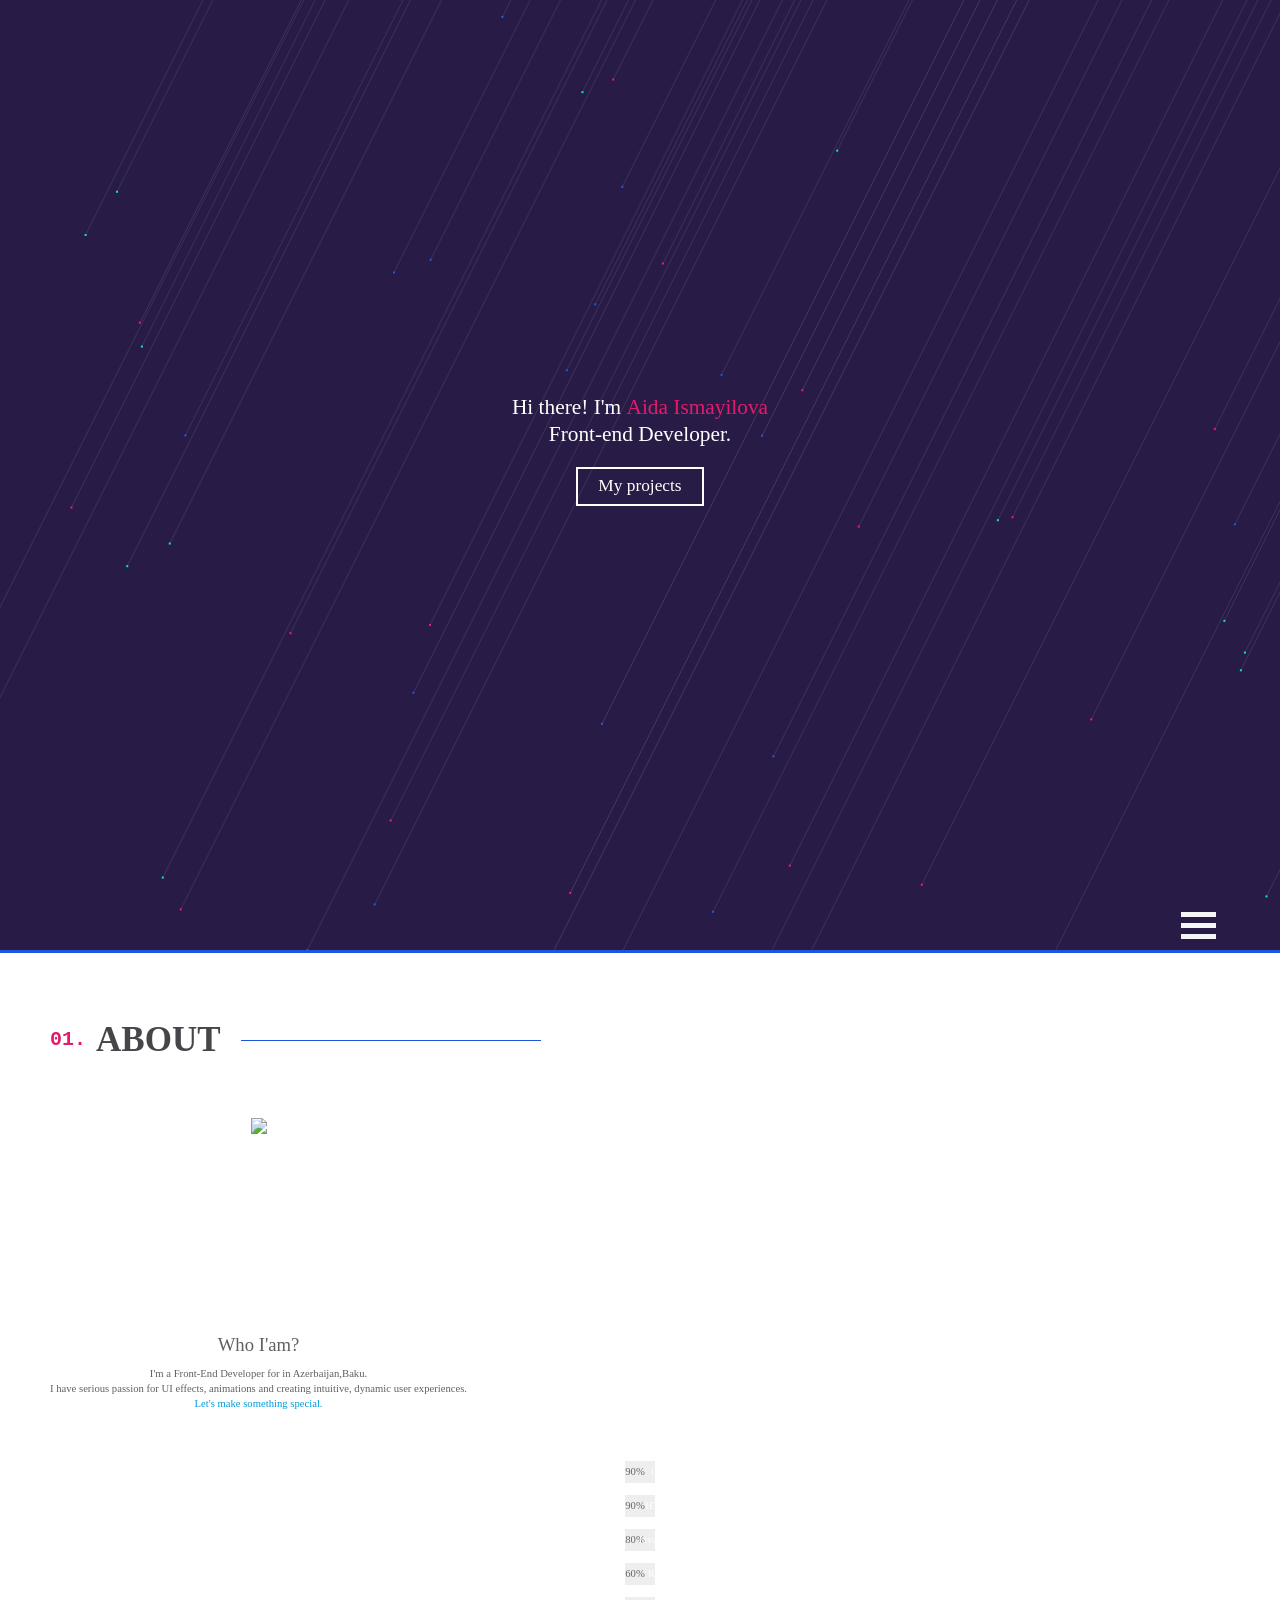
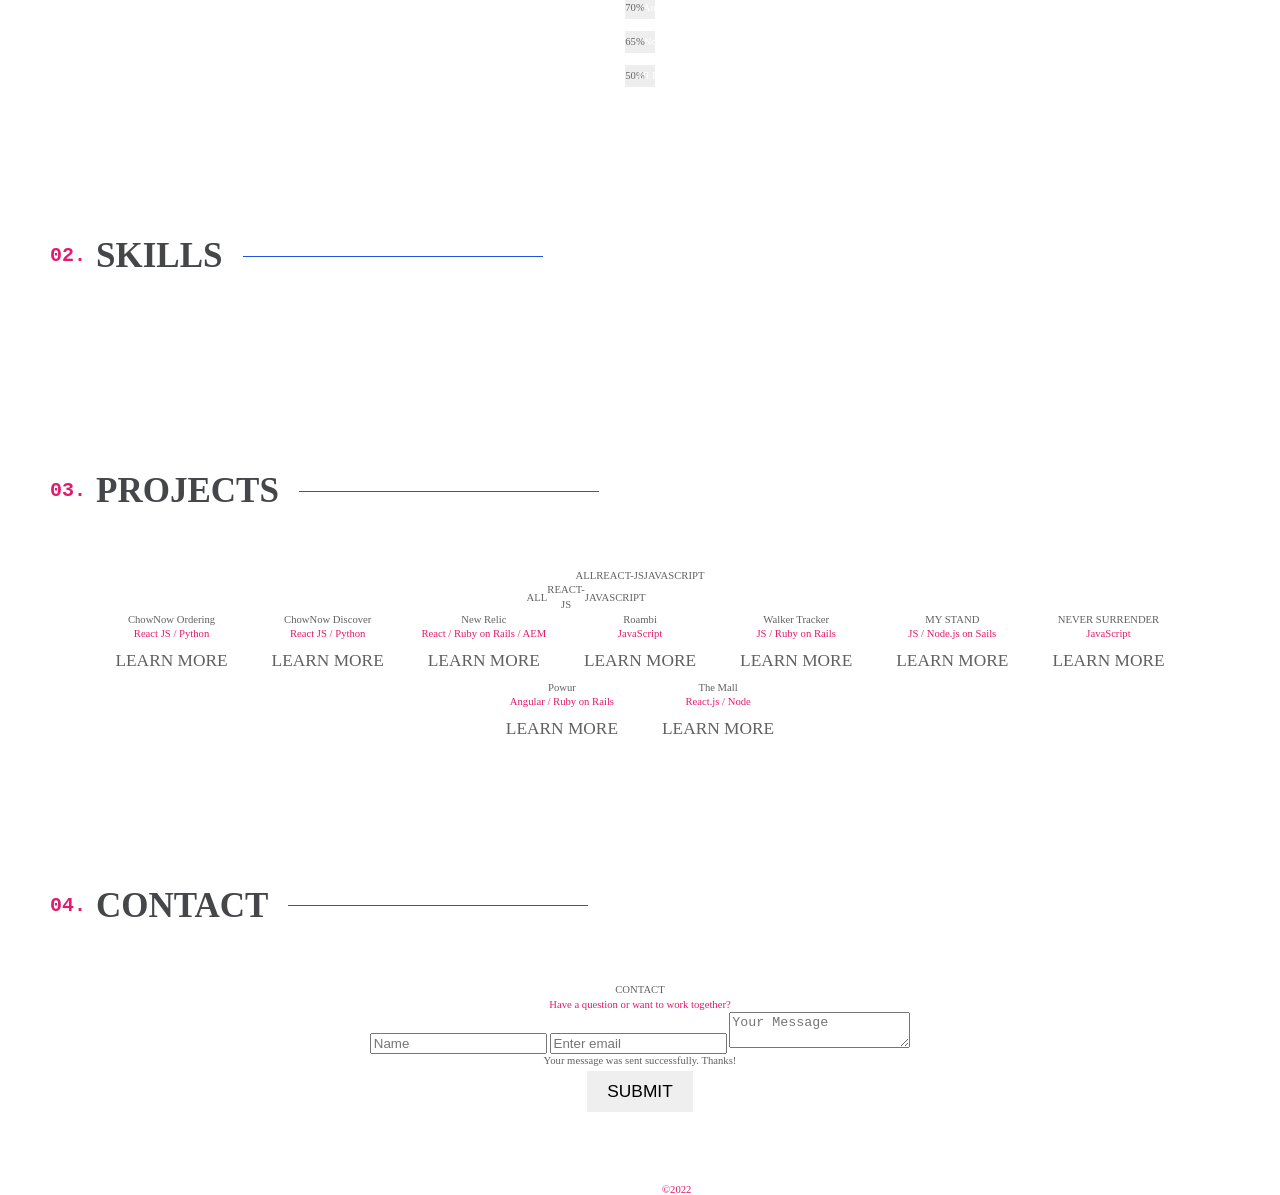
==== commit 0beb8d64: "header/menu" ====
--- a/index.html
+++ b/index.html
@@ -132,12 +132,15 @@
             <div class="link-wrap">
               <div class="active page-link" dest="home">home</div>
               <div class="page-link" dest="about">about</div>
+              <div class="page-link" dest="skills">skills</div>
               <div class="page-link" dest="portfolio">projects</div>
               <div class="page-link" dest="contact">contact</div>
             </div>
-            <svg class="mdi mdi-menu" style="width: 34px; height: 34px" viewBox="0 0 24 24">
-              <path fill="currentColor" d="M3,6H21V8H3V6M3,11H21V13H3V11M3,16H21V18H3V16Z" />
-            </svg>
+            <div class="mdi-menu">
+              <div class="bar1"></div>
+              <div class="bar2"></div>
+              <div class="bar3"></div>
+            </div>
           </nav>
         </div>
       </section>
@@ -236,6 +239,11 @@
               </div>
             </div>
           </div>
+        </div>
+      </section>
+      <section id="skills">
+        <div class="flex container">
+          <h2 class="numbered-heading waypoint" data-animation="slide-in-right">SKILLS</h2>
         </div>
       </section>
 
@@ -516,5 +524,10 @@
     </div>
 
     <script src="scripts/canvas.js"></script>
+    <script>
+      // function myFunction(x) {
+      //   x.classList.toggle("change");
+      // }
+    </script>
   </body>
 </html>
--- a/style/style.css
+++ b/style/style.css
@@ -352,6 +352,38 @@
     animation: popDown 0.5s;
   }
 
+
+  /* HEADER MENU BTN START */
+
+  .mdi-menu .bar1, .bar2, .bar3 {
+    width: 35px;
+    height: 5px;
+    background-color: #f5f5f5;
+    margin: 6px 0;
+    transition: 0.4s;
+  }
+
+  nav .mdi-menu {
+    font-size: 30pt;
+    line-height: 36pt;
+    margin: auto 0;
+    position: absolute;
+    right: 5vw;
+  }
+
+  .close-btn .bar1 {
+    -webkit-transform: rotate(-45deg) translate(-10px, 5px);
+    transform: rotate(-45deg) translate(-10px, 6px);
+  }
+
+  .close-btn .bar2 {
+    opacity: 0;
+  }
+
+  .close-btn .bar3 {
+    -webkit-transform: rotate(45deg) translate(-10px, 5px);
+    transform: rotate(45deg) translate(-10px, -6px);
+  }
   nav .link-wrap {
     background: #281b45c5;
     height: 0;
@@ -383,18 +415,12 @@
     color: #e31b6d;
   }
 
-  nav .mdi-menu {
-    font-size: 30pt;
-    line-height: 36pt;
-    margin: auto 0;
-    position: absolute;
-    right: 5vw;
-    /* top: 0; */
-  }
-
   nav .active {
     color: #e31b6d;
   }
+
+  /* HEADER MENU BTN END */
+
 
   .carousel-wrap {
     height: 250px;
@@ -765,20 +791,23 @@
     z-index: 1;
   }
 
-  /* section:nth-of-type(3) {
+  /* section:nth-of-type(4) {
     background: #f5f5f5;
   } */
-
-  section:nth-of-type(3) .container {
+  section:nth-of-type() .container {
     padding: 0;
   }
 
-  section:nth-of-type(3) .filter-wrap {
+  section:nth-of-type(4) .container {
+    padding: 0;
+  }
+
+  section:nth-of-type(4) .filter-wrap {
     position: relative;
     white-space: nowrap;
   }
 
-  section:nth-of-type(3) .filter {
+  section:nth-of-type(4) .filter {
     cursor: pointer;
     font-size: 6pt;
     font-weight: 600;
@@ -786,7 +815,7 @@
     transition: background-color 0.5s;
   }
 
-  section:nth-of-type(3) .float-bar {
+  section:nth-of-type(4) .float-bar {
     bottom: 0;
     left: 30px;
     position: absolute;
@@ -800,7 +829,7 @@
     transition: all 0.5s ease-in-out;
   }
 
-  section:nth-of-type(3) .float-bar .row {
+  section:nth-of-type(4) .float-bar .row {
     bottom: 0;
     left: -30px;
     position: absolute;
@@ -809,23 +838,23 @@
     transition: left 0.5s ease-in-out;
   }
 
-  section:nth-of-type(3) .float-bar .row .filter {
+  section:nth-of-type(4) .float-bar .row .filter {
     color: #fff;
   }
 
-  section:nth-of-type(3) .text {
+  section:nth-of-type(4) .text {
     left: 0;
     position: absolute;
     top: 0;
     width: 100%;
   }
 
-  section:nth-of-type(3) #gallery {
+  section:nth-of-type(4) #gallery {
     margin: 20px 0;
   }
 
-  section:nth-of-type(3) #gallery .text,
-  section:nth-of-type(3) #gallery .button {
+  section:nth-of-type(4) #gallery .text,
+  section:nth-of-type(4) #gallery .button {
     color: #1b242f;
     opacity: 0;
     text-align: center;
@@ -833,12 +862,12 @@
     z-index: 2;
   }
 
-  section:nth-of-type(3) #gallery .text .bold,
-  section:nth-of-type(3) #gallery .button .bold {
+  section:nth-of-type(4) #gallery .text .bold,
+  section:nth-of-type(4) #gallery .button .bold {
     font-size: 16pt;
   }
 
-  section:nth-of-type(3) #gallery .button {
+  section:nth-of-type(4) #gallery .button {
     bottom: 0;
     left: 0;
     position: absolute;
@@ -850,86 +879,86 @@
     width: 170px;
   }
 
-  section:nth-of-type(3) #gallery .mix {
+  section:nth-of-type(4) #gallery .mix {
     display: none;
     position: relative;
   }
 
-  section:nth-of-type(3) #gallery .mix .waypoint {
+  section:nth-of-type(4) #gallery .mix .waypoint {
     background: #fff;
   }
 
-  section:nth-of-type(3) #gallery .mix .button:hover {
+  section:nth-of-type(4) #gallery .mix .button:hover {
     background: #e31b6d;
     color: #fff;
   }
 
-  section:nth-of-type(3) #gallery .mix:nth-child(1) .card {
+  section:nth-of-type(4) #gallery .mix:nth-child(1) .card {
     background: url("../img/thumb-1.jpg") center center/cover;
   }
 
-  section:nth-of-type(3) #gallery .mix:nth-child(2) .card {
+  section:nth-of-type(4) #gallery .mix:nth-child(2) .card {
     background: url("../img/thumb-2.jpg") center center/cover;
   }
 
-  section:nth-of-type(3) #gallery .mix:nth-child(3) .card {
+  section:nth-of-type(4) #gallery .mix:nth-child(3) .card {
     background: url("../img/thumb-3.jpg") center center/cover;
   }
 
-  section:nth-of-type(3) #gallery .mix:nth-child(4) .card {
+  section:nth-of-type(4) #gallery .mix:nth-child(4) .card {
     background: url("../img/thumb-4.jpg") center center/cover;
   }
 
-  section:nth-of-type(3) #gallery .mix:nth-child(5) .card {
+  section:nth-of-type(4) #gallery .mix:nth-child(5) .card {
     background: url("../img/thumb-5.jpg") center center/cover;
   }
 
-  section:nth-of-type(3) #gallery .mix:nth-child(6) .card {
+  section:nth-of-type(4) #gallery .mix:nth-child(6) .card {
     background: url("../img/thumb-6.jpg") center center/cover;
   }
 
-  section:nth-of-type(3) #gallery .mix:nth-child(7) .card {
+  section:nth-of-type(4) #gallery .mix:nth-child(7) .card {
     background: url("../img/thumb-7.jpg") center center/cover;
   }
 
-  section:nth-of-type(3) #gallery .mix:nth-child(8) .card {
+  section:nth-of-type(4) #gallery .mix:nth-child(8) .card {
     background: url("../img/thumb-8.jpg") center center/cover;
   }
 
-  section:nth-of-type(3) #gallery .mix:nth-child(9) .card {
+  section:nth-of-type(4) #gallery .mix:nth-child(9) .card {
     background: url("../img/thumb-9.jpg") center center/cover;
   }
 
-  section:nth-of-type(3) #gallery .mix:nth-child(10) .card {
+  section:nth-of-type(4) #gallery .mix:nth-child(10) .card {
     background: url("../img/thumb-10.jpg") center center/cover;
   }
 
-  section:nth-of-type(3) #gallery .mix:nth-child(11) .card {
+  section:nth-of-type(4) #gallery .mix:nth-child(11) .card {
     background: url("../img/thumb-11.jpg") center center/cover;
   }
 
-  section:nth-of-type(3) #gallery .mix:nth-child(12) .card {
+  section:nth-of-type(4) #gallery .mix:nth-child(12) .card {
     background: url("../img/thumb-12.jpg") center center/cover;
   }
 
-  section:nth-of-type(3) #gallery .mix .card {
+  section:nth-of-type(4) #gallery .mix .card {
     height: 240px;
     max-width: 100%;
     transition: opacity 0.5s;
     width: calc(50vw - 8px);
   }
 
-  section:nth-of-type(3) #gallery .mix:hover .card {
+  section:nth-of-type(4) #gallery .mix:hover .card {
     opacity: 0;
   }
 
-  section:nth-of-type(3) #gallery .mix:hover .text {
+  section:nth-of-type(4) #gallery .mix:hover .text {
     cursor: default;
     opacity: 1;
     top: 24%;
   }
 
-  section:nth-of-type(3) #gallery .mix:hover .button {
+  section:nth-of-type(4) #gallery .mix:hover .button {
     bottom: 24%;
     opacity: 1;
   }
@@ -1021,41 +1050,41 @@
     max-height: 85px;
   } */
 
-  section:nth-of-type(4) {
+  section:nth-of-type(5) {
     background: #252934;
     color: #fff;
     padding-top: 175px;
   }
 
-  section:nth-of-type(4) .header {
+  section:nth-of-type(5) .header {
     color: #fff;
   }
 
-  section:nth-of-type(4) .header-bar {
+  section:nth-of-type(5) .header-bar {
     background: #fff;
     margin: 25px 0 40px 0;
     width: 110px;
   }
 
-  section:nth-of-type(4) .highlight {
+  section:nth-of-type(5) .highlight {
     color: #1f53e2;
     font-weight: 600;
   }
 
-  section:nth-of-type(4) svg {
+  section:nth-of-type(5) svg {
     left: 0;
     position: absolute;
     top: 0;
   }
 
-  section:nth-of-type(4) form {
+  section:nth-of-type(5) form {
     margin: 40px auto 0 auto;
     min-width: 95%;
   }
 
-  section:nth-of-type(4) input[type=text],
-  section:nth-of-type(4) input[type=email],
-  section:nth-of-type(4) textarea {
+  section:nth-of-type(5) input[type=text],
+  section:nth-of-type(5) input[type=email],
+  section:nth-of-type(5) textarea {
     background: #1e242c;
     border: 0;
     box-sizing: border-box;
@@ -1068,12 +1097,12 @@
     width: 100%;
   }
 
-  section:nth-of-type(4) textarea {
+  section:nth-of-type(5) textarea {
     margin-bottom: 5px;
     min-height: 150px;
   }
 
-  section:nth-of-type(4) .button {
+  section:nth-of-type(5) .button {
     background: transparent;
     color: #fff;
     float: right;
@@ -1083,11 +1112,11 @@
     padding: 10px 30px;
   }
 
-  section:nth-of-type(4) .button:hover {
+  section:nth-of-type(5) .button:hover {
     background: #1f53e2;
   }
 
-  section:nth-of-type(4) #success {
+  section:nth-of-type(5) #success {
     height: 0;
     overflow: hidden;
     position: relative;
@@ -1095,11 +1124,11 @@
     width: 100%;
   }
 
-  section:nth-of-type(4) #success.expand {
+  section:nth-of-type(5) #success.expand {
     height: 36px;
   }
 
-  section:nth-of-type(4) #success div {
+  section:nth-of-type(5) #success div {
     background: #04c986;
     border: 1px solid #157c59;
     color: #157051;
@@ -1108,7 +1137,7 @@
     padding: 5px 0;
   }
 
-  section:nth-of-type(4) #close {
+  section:nth-of-type(5) #close {
     cursor: pointer;
     font-size: 12pt;
     font-weight: 600;
@@ -1193,7 +1222,7 @@
   }
 
   @media screen and (max-width: 400px) {
-    section:nth-of-type(3) #gallery .mix .card {
+    section:nth-of-type(4) #gallery .mix .card {
       width: 100vw;
     }
   }
@@ -1354,17 +1383,17 @@
       font-size: 40pt;
     }
 
-    section:nth-of-type(3) .filter {
+    section:nth-of-type(4) .filter {
       font-size: 11pt;
       margin: 0 15px;
       padding: 0 30px;
     }
 
-    section:nth-of-type(3) .float-bar {
+    section:nth-of-type(4) .float-bar {
       height: 30px;
     }
 
-    section:nth-of-type(3) #gallery .mix .card {
+    section:nth-of-type(4) #gallery .mix .card {
       height: 300px;
     }
 
@@ -1528,11 +1557,11 @@
       padding: 0 10px;
     }
 
-    section:nth-of-type(3) #gallery .mix .card {
+    section:nth-of-type(4) #gallery .mix .card {
       width: 390px;
     }
 
-    section:nth-of-type(3) .filter {
+    section:nth-of-type(4) .filter {
       font-size: 13pt;
       margin: 0 25px;
       padding: 0 40px;
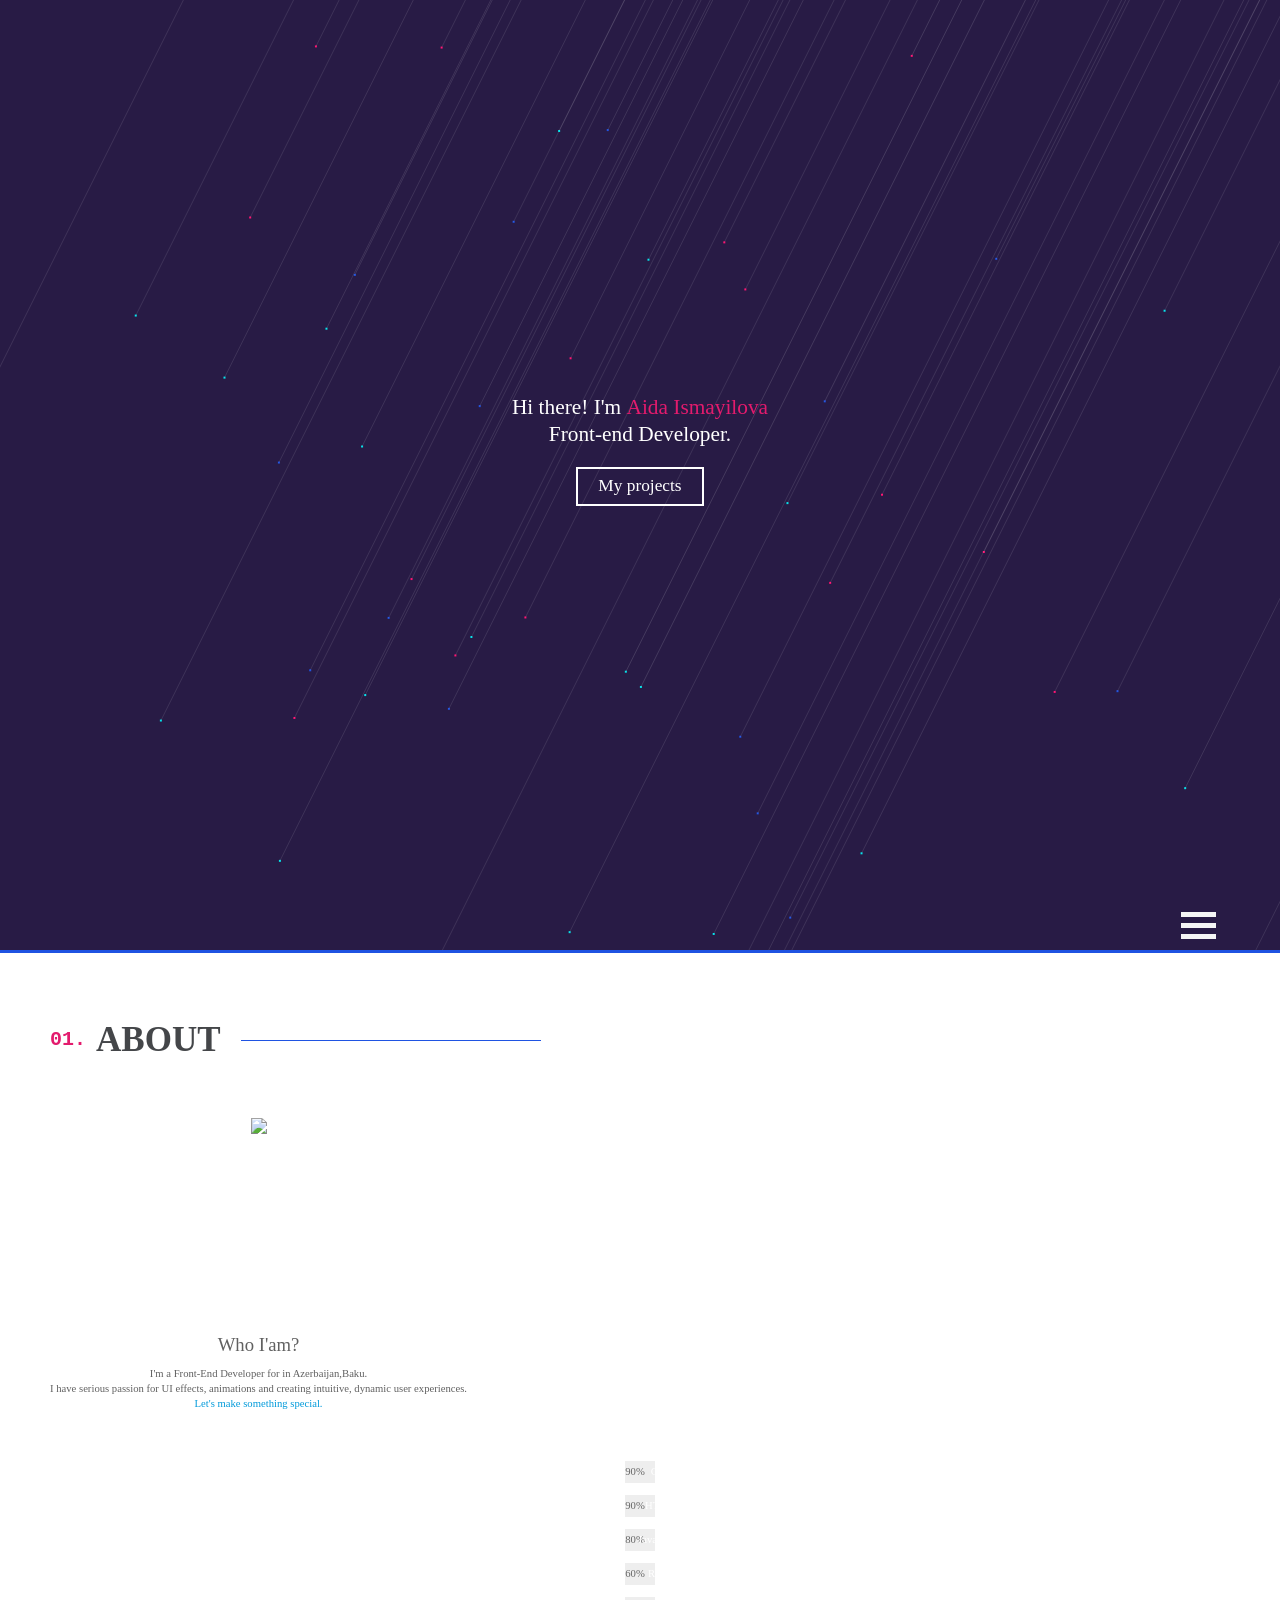
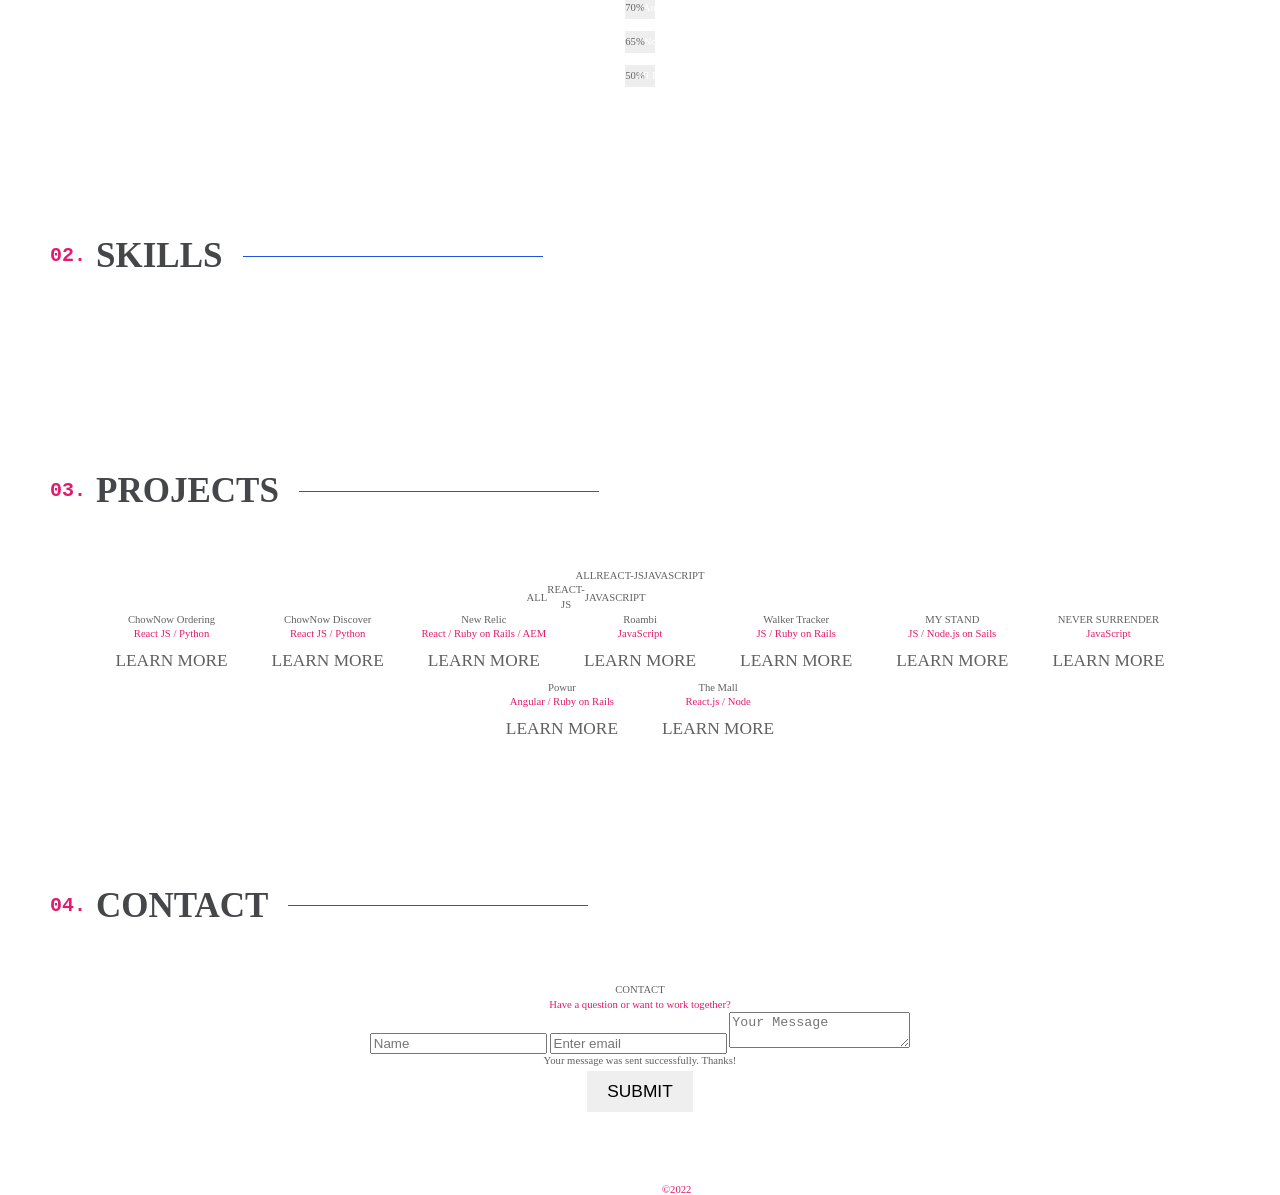
==== commit 84c6f41b: "Added new feature" ====
--- a/index.html
+++ b/index.html
@@ -11,12 +11,7 @@
       rel="stylesheet"
       type="text/css"
     />
-    <!-- <link
-      href="style/materialdesignicons.min.css"
-      media="all"
-      rel="stylesheet"
-    /> -->
-
+  
     <!-- LOCAL -->
     <link rel="stylesheet" href="style/style.css" />
     <link rel="shortcut icon" href="favicon.ico" type="image/x-icon" />
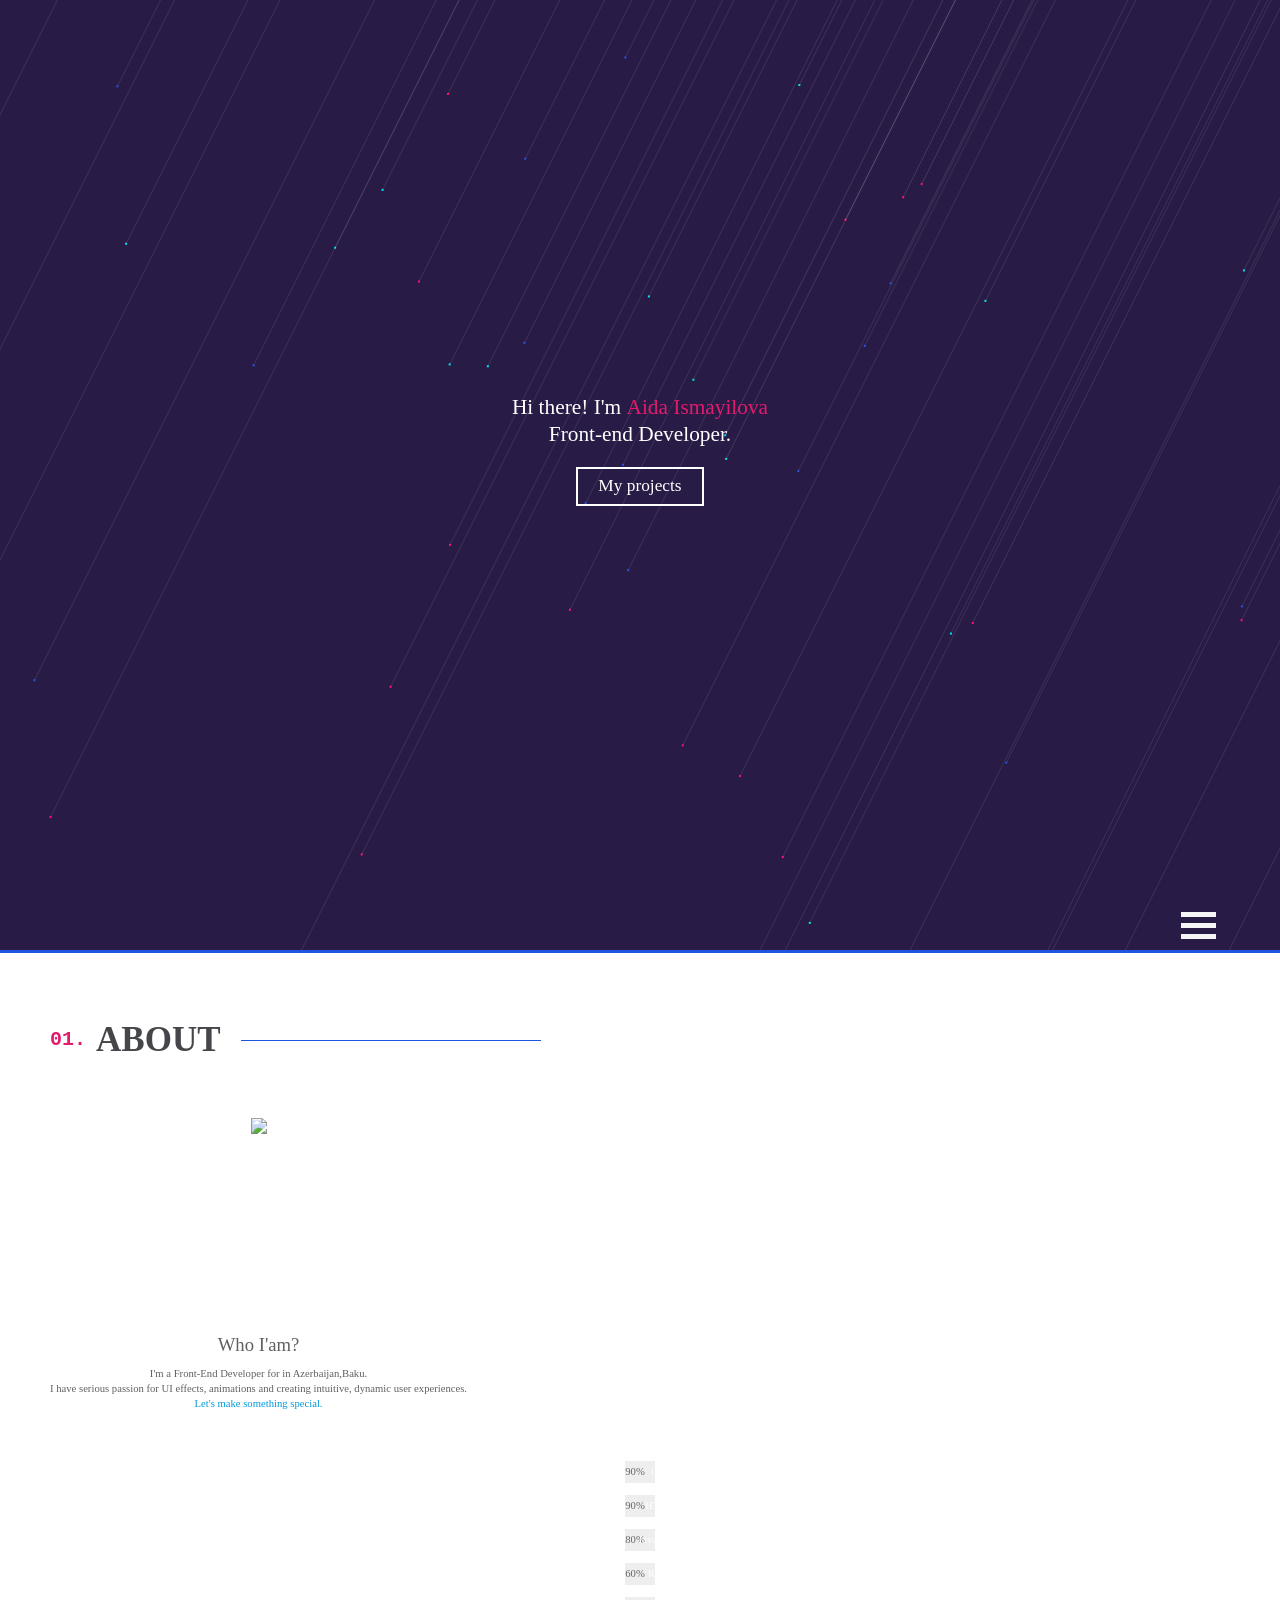
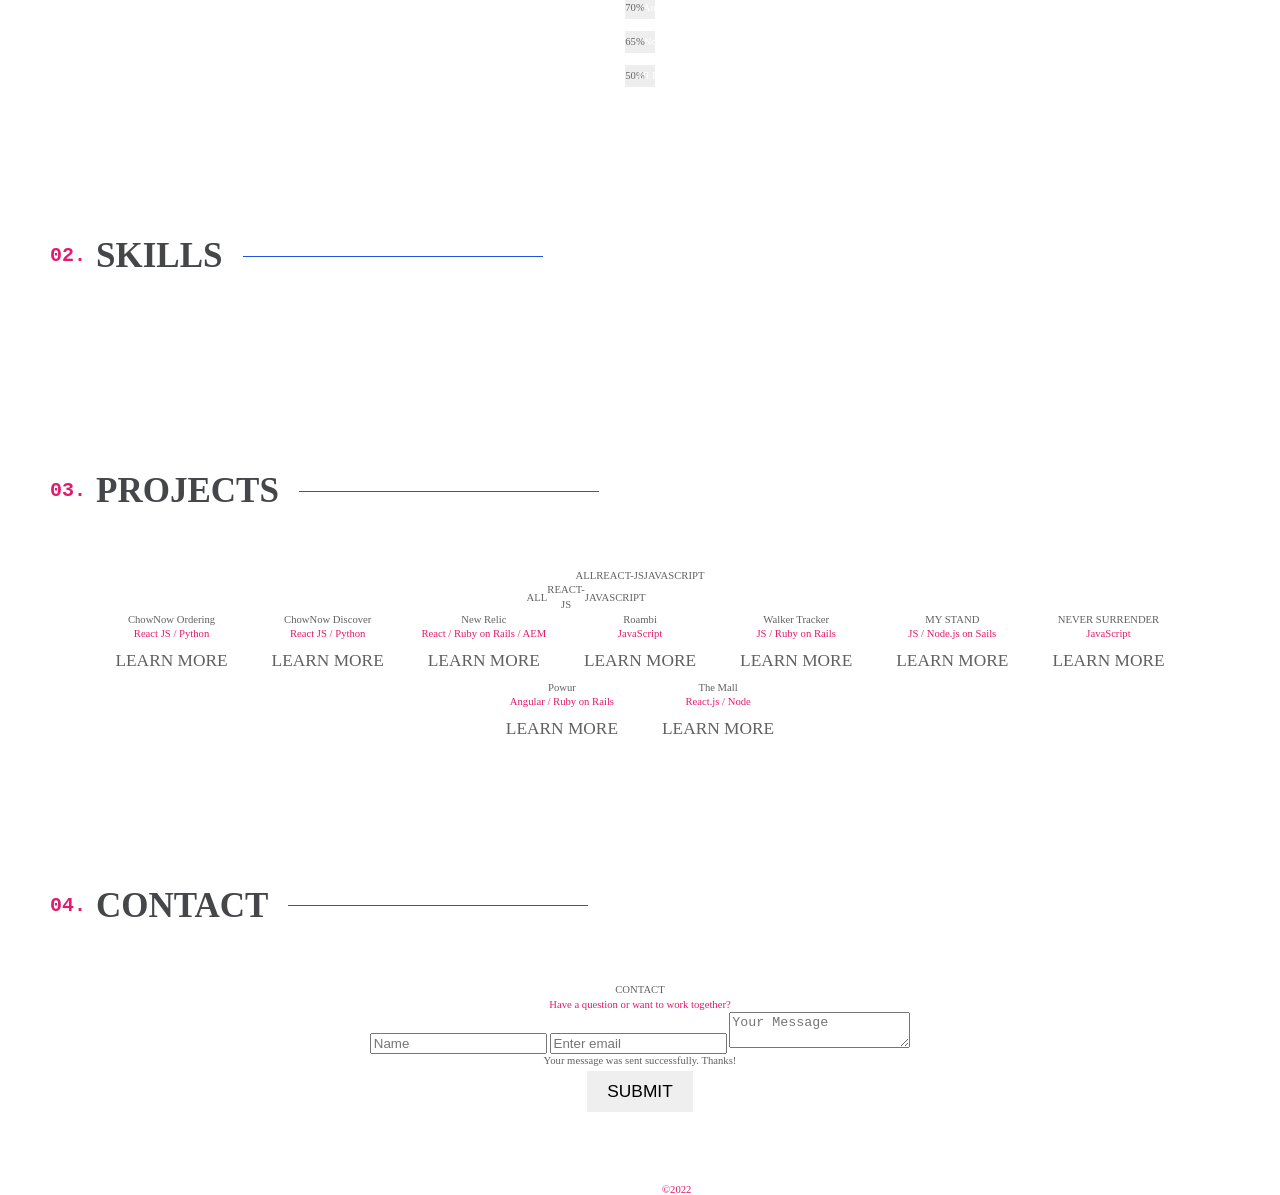
==== commit fc3df8dc: "Added new feature" ====
--- a/index.html
+++ b/index.html
@@ -94,21 +94,7 @@
           background-position: 50px 50px;
         }
       }
-      /* pre {
-        background: #000;
-        text-align: left;
-        padding: 20px;
-        margin: 0 auto 30px;
-      } */
-      /* .nostripes > span > span,
-      .nostripes > span::after {
-        background-image: none;
-      } */
-/* 
-      #page-wrap {
-        width: 490px;
-        margin: 80px auto;
-      } */
+      
     </style>
 
       <!-- HEADER -->
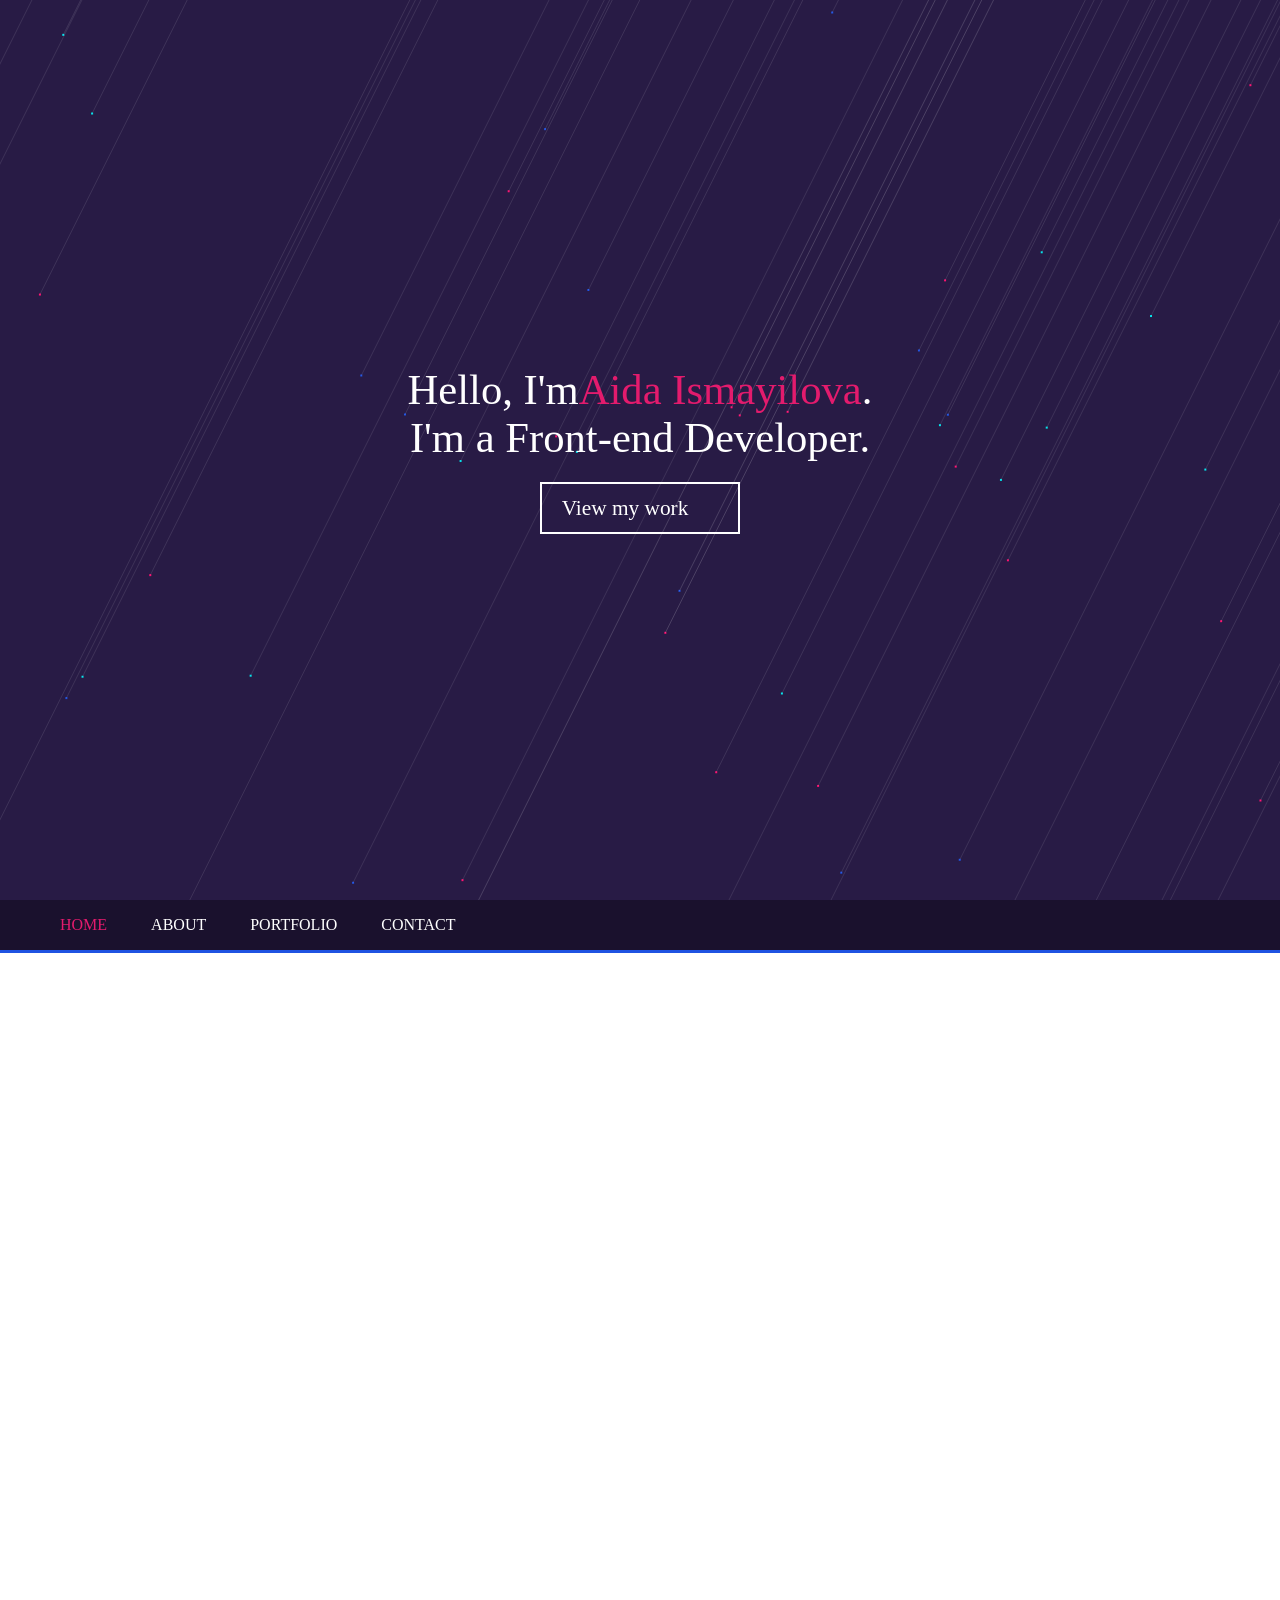
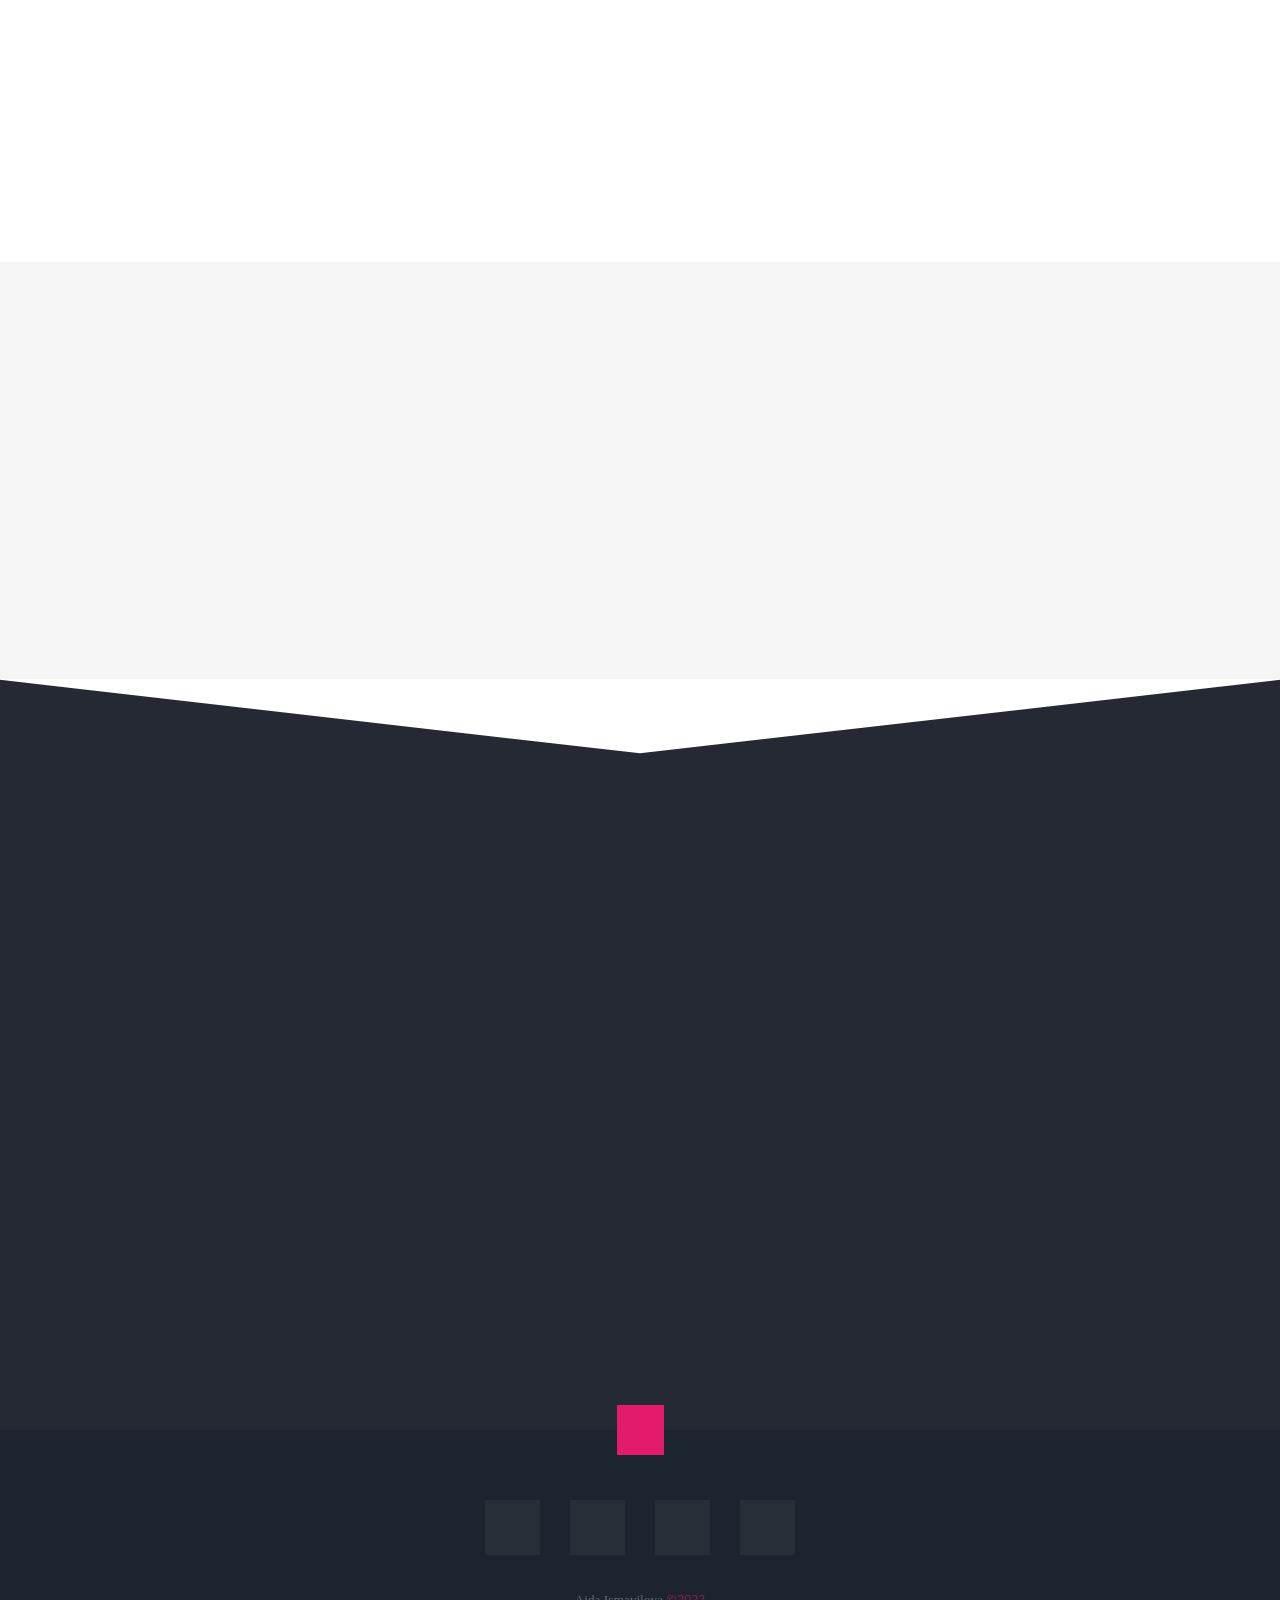
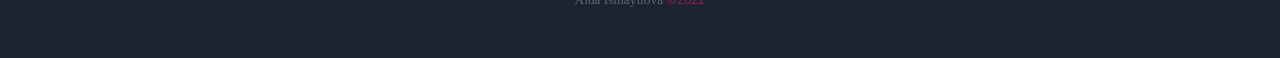
==== commit f8f82ab9: "start portfolio" ====
--- a/index.html
+++ b/index.html
@@ -5,123 +5,89 @@
     <meta charset="UTF-8" />
     <meta http-equiv="X-UA-Compatible" content="IE=edge" />
     <meta name="viewport" content="width=device-width, initial-scale=1.0, maximum-scale=1, user-scalable=no"/>
+
     <!-- HOSTED -->
-    <link33
+    <link
       href="https://fonts.googleapis.com/css?family=Open+Sans:400,600,700,600italic,300italic,400italic,300,700italic,800italic,800"
       rel="stylesheet"
       type="text/css"
     />
-  
+    <link
+      href="style/materialdesignicons.min.css"
+      media="all"
+      rel="stylesheet"
+    />
+
     <!-- LOCAL -->
     <link rel="stylesheet" href="style/style.css" />
     <link rel="shortcut icon" href="favicon.ico" type="image/x-icon" />
+
     <!-- HOSTED -->
     <script src="https://cdnjs.cloudflare.com/ajax/libs/prefixfree/1.0.7/prefixfree.min.js"></script>
     <script src="https://ajax.googleapis.com/ajax/libs/jquery/2.2.0/jquery.min.js"></script>
     <script src="https://cdnjs.cloudflare.com/ajax/libs/mixitup/2.1.11/jquery.mixitup.min.js"></script>
     <script src="https://cdnjs.cloudflare.com/ajax/libs/waypoints/4.0.0/jquery.waypoints.min.js"></script>
-    <!-- <link rel="stylesheet" href="https://cdn.jsdelivr.net/npm/bootstrap@5.0.0-beta1/dist/css/bootstrap.min.css" integrity="sha384-giJF6kkoqNQ00vy+HMDP7azOuL0xtbfIcaT9wjKHr8RbDVddVHyTfAAsrekwKmP1" crossorigin="anonymous" /> -->
+
     <!-- LOCAL -->
     <script src="scripts/pt.min.js"></script>
     <script src="scripts/index.js"></script>
     <script src="scripts/modal.js"></script>
 
     <script src="https://kit.fontawesome.com/6fa08c57cd.js" crossorigin="anonymous"></script>
-    
+
   </head>
   <body>
-    <style>
-   
-      .fill {
-        box-sizing: content-box;
-        border-radius: 0 40px 40px 0;
-        /* padding: 10px; */
-        box-shadow: inset 0 -1px 1px rgba(255, 255, 255, 0.3);
-      }
-      /* .fill > span {
-        display: block;
-        height: 100%;
-        border-top-right-radius: 8px;
-        border-bottom-right-radius: 8px;
-        border-top-left-radius: 20px;
-        border-bottom-left-radius: 20px;
-        background-color: rgb(43, 194, 83);
-        background-image: linear-gradient(
-          center bottom,
-          rgb(43, 194, 83) 37%,
-          rgb(84, 240, 84) 69%
-        );
-        box-shadow: inset 0 2px 9px rgba(255, 255, 255, 0.3),
-          inset 0 -2px 6px rgba(0, 0, 0, 0.4);
-        position: relative;
-        overflow: hidden;
-      } */
-      .fill > span:after  {
-        content: "";
-        position: absolute;
-        top: 0;
-        left: 0;
-        bottom: 0;
-        right: 0;
-        background-image: linear-gradient(
-          -45deg,
-          rgba(255, 255, 255, 0.2) 25%,
-          transparent 25%,
-          transparent 50%,
-          rgba(255, 255, 255, 0.2) 50%,
-          rgba(255, 255, 255, 0.2) 75%,
-          transparent 75%,
-          transparent
-        );
-        z-index: 1;
-        background-size: 50px 50px;
-        animation: move 2s linear infinite;
-        border-top-right-radius: 8px;
-        border-bottom-right-radius: 8px;
-        border-top-left-radius: 20px;
-        border-bottom-left-radius: 20px;
-        overflow: hidden;
-      }
-      .animate > span:after {
-        display: none;
-      }
-
-      @keyframes move {
-        0% {
-          background-position: 0 0;
-        }
-        100% {
-          background-position: 50px 50px;
-        }
-      }
-      
-    </style>
-
-      <!-- HEADER -->
     <div class="overflow-wrap">
+      <!-- HOME -->
+      <!-- <div class="modal-wrap flex">
+        <div class="mask"></div>
+        <div class="modal" id="modal">
+          <div class="carousel-wrap">
+            <div class="window">
+              <div id="carousel">
+                <div class="slide"></div>
+                <div class="slide"></div>
+                <div class="slide"></div>
+              </div>
+              <i class="mdi mdi-chevron-left" id="prev"></i>
+              <i class="mdi mdi-chevron-right" id="next"></i>
+            </div>
+          </div>
+          <div class="info-box">
+            <div class="title"></div>
+            <div class="tag"></div>
+            <div class="detail"></div>
+            <a href="#" target="_blank">
+              <div class="button">
+                <i class="mdi mdi-open-in-new"></i>VIEW SITE
+              </div>
+            </a>
+          </div>
+          <i class="close mdi mdi-close"></i>
+        </div>
+      </div> -->
+
       <section id="home" class="flex height-fix">
         <div id="pt" class="canvas"></div>
         <div class="flex">
-          <div class="text">Hi there! I'm <span class="highlight">Aida Ismayilova</span>
+          <div class="text">Hello, I'm<span class="highlight">Aida Ismayilova</span>.
             <br />
-            Front-end Developer.
-          </div>
-
-          <div class="button page-link" dest="portfolio">My projects</div>
+            I'm a Front-end Developer.
+          </div>
+
+          <div class="button page-link" dest="about"> View my work <i class="mdi mdi-arrow-right"></i></div>
 
           <nav class="flex">
             <div class="link-wrap">
               <div class="active page-link" dest="home">home</div>
               <div class="page-link" dest="about">about</div>
-              <div class="page-link" dest="skills">skills</div>
-              <div class="page-link" dest="portfolio">projects</div>
+              <div class="page-link" dest="portfolio">portfolio</div>
+              <!-- <div class="page-link" dest="blog">blog</div> -->
               <div class="page-link" dest="contact">contact</div>
             </div>
-            <div class="mdi-menu">
-              <div class="bar1"></div>
-              <div class="bar2"></div>
-              <div class="bar3"></div>
-            </div>
+            <svg class="mdi mdi-menu" style="width: 34px; height: 34px" viewBox="0 0 24 24">
+              <path fill="currentColor" d="M3,6H21V8H3V6M3,11H21V13H3V11M3,16H21V18H3V16Z" />
+            </svg>
           </nav>
         </div>
       </section>
@@ -130,12 +96,83 @@
       <section id="about">
         <div class="container flex">
           <h2 class="numbered-heading waypoint" data-animation="slide-in-right">ABOUT</h2>
-          <!-- <div class="header waypoint" data-animation="slide-in-left">ABOUT</div> -->
+          <div class="header waypoint" data-animation="slide-in-left">ABOUT</div>
           <!-- <div
             class="header-bar waypoint"
             data-animation="slide-in-left"
             data-delay=".5s"
           ></div> -->
+          <div class="flex row label-wrap">
+            <div class="flex row-gt-sm">
+              <div class="flex bullet-wrap">
+                <div class="hex-wrap waypoint" data-animation="flip-in-x">
+                  <div class="hexagon">
+                    <!-- <img src="img/burger.png" alt=""> -->
+                    <i class="mdi mdi-speedometer"></i>
+                  </div>
+                </div>
+                <div class="waypoint" data-animation="fade-in">
+                  <div class="label bold">Fast</div>
+                  <div>
+                    Fast load times and lag free interaction, my highest
+                    priority.
+                  </div>
+                </div>
+              </div>
+
+              <div class="flex bullet-wrap">
+                <div
+                  class="hex-wrap waypoint"
+                  data-animation="flip-in-x"
+                  data-delay=".2s"
+                >
+                  <div class="hexagon">
+                    <i class="mdi mdi-cellphone-link"></i>
+                  </div>
+                </div>
+                <div class="waypoint" data-animation="fade-in" data-delay=".2s">
+                  <div class="label bold">Responsive</div>
+                  <div>My layouts will work on any device, big or small.</div>
+                </div>
+              </div>
+            </div>
+            <div class="flex row-gt-sm">
+              <div class="flex bullet-wrap">
+                <div
+                  class="hex-wrap waypoint"
+                  data-animation="flip-in-x"
+                  data-delay=".4s"
+                >
+                  <div class="hexagon">
+                    <i class="mdi mdi-lightbulb-outline"></i>
+                  </div>
+                </div>
+                <div class="waypoint" data-animation="fade-in" data-delay=".4s">
+                  <div class="label bold">Intuitive</div>
+                  <div>Strong preference for easy to use, intuitive UX/UI.</div>
+                </div>
+              </div>
+
+              <div class="flex bullet-wrap">
+                <div
+                  class="hex-wrap waypoint"
+                  data-animation="flip-in-x"
+                  data-delay=".6s"
+                >
+                  <div class="hexagon">
+                    <i class="mdi mdi-rocket"></i>
+                  </div>
+                </div>
+                <div class="waypoint" data-animation="fade-in" data-delay=".6s">
+                  <div class="label bold">Dynamic</div>
+                  <div>
+                    Websites don't have to be static, I love making pages come
+                    to life.
+                  </div>
+                </div>
+              </div>
+            </div>
+          </div>
 
           <div class="skills-wrapper flex row-gt-sm">
             <div
@@ -144,14 +181,23 @@
             >
               <img src="img/me.png" class="me" />
               <!-- <div><img class="up-arrow" src="img/up-arrow.png"></div> -->
-              <div class="label bold">Who I'am?</div>
+              <div class="label bold">Who's this guy?</div>
               <div>
-                I'm a Front-End Developer for in Azerbaijan,Baku.
+                I'm a Front-End Developer for
+                <a
+                  class="highlight"
+                  href="http://www.chownow.com"
+                  target="_blank"
+                  >ChowNow</a
+                >
+                in Los Angeles, CA.
                 <br />
                 I have serious passion for UI effects, animations and creating
                 intuitive, dynamic user experiences.
                 <br />
-                <span class="page-link highlight" dest="contact">Let's make something special.</span>
+                <span class="page-link highlight" dest="contact"
+                  >Let's make something special.</span
+                >
               </div>
             </div>
 
@@ -159,216 +205,215 @@
               class="flex flex-50-gt-sm waypoint bars-wrap"
               data-animation="slide-in-right"
             >
-              <!-- <div class="flexx">Css
-                <div class="meter">
-                  <span style="width:90%"></span>
-                </div>
-              </div> -->
-          
-        
-              <!-- <pre><code>&lt;div class=&quot;meter animate&quot;&gt;
-              &lt;span style=&quot;width: 50%&quot;&gt;&lt;span&gt;&lt;/span&gt;&lt;/span&gt;
-              &lt;/div&gt;</code></pre> -->
-         
-              <div class="bar flex">
-                <div class="bar fill" style="width: 90%"><span></span>
+              <div class="bar flex">
+                <div class="bar fill" style="width: 90%">
                   <div class="tag bold flex">CSS</div>
                 </div>
                 <span>90%</span>
               </div>
 
               <div class="bar flex">
-                <div class="bar fill" style="width: 90%"><span></span>
+                <div class="bar fill" style="width: 90%">
                   <div class="tag bold flex">HTML</div>
                 </div>
                 <span>90%</span>
               </div>
 
               <div class="bar flex">
-                <div class="bar fill" style="width: 80%"><span></span>
+                <div class="bar fill" style="width: 80%">
+                  <div class="tag bold flex">React</div>
+                </div>
+                <span>80%</span>
+              </div>
+
+              <div class="bar flex">
+                <div class="bar fill" style="width: 80%">
                   <div class="tag bold flex">JavaScript</div>
                 </div>
                 <span>80%</span>
               </div>
 
               <div class="bar flex">
-                <div class="bar fill" style="width: 60%"><span></span>
-                  <div class="tag bold flex">React</div>
-                </div>
-                <span>60%</span>
-              </div>
-
-              <div class="bar flex">
-                <div class="bar fill" style="width: 70%"><span></span>
+                <div class="bar fill" style="width: 50%">
                   <div class="tag bold flex">Angular</div>
                 </div>
-                <span>70%</span>
-              </div>
-
-              <div class="bar flex">
-                <div class="bar fill" style="width: 65%"><span></span>
+                <span>50%</span>
+              </div>
+
+              <div class="bar flex">
+                <div class="bar fill" style="width: 65%">
                   <div class="tag bold flex">Node.js</div>
                 </div>
                 <span>65%</span>
               </div>
 
-              <div class="bar flex">
-                <div class="bar fill" style="width: 50%"><span></span>
+              <!-- <div class="bar flex">
+                    <div class="bar fill" style="width:65%">
+                      <div class="tag bold flex">Ruby/Rails</div>
+                    </div>
+                    <span>65%</span>
+                  </div> -->
+
+              <div class="bar flex">
+                <div class="bar fill" style="width: 50%">
                   <div class="tag bold flex">UI Design</div>
                 </div>
                 <span>50%</span>
               </div>
+
+              <!-- <div class="bar flex">
+                    <div class="bar fill" style="width:60%">
+                      <div class="tag bold flex">Photoshop</div>
+                    </div>
+                    <span>60%</span>
+                  </div> -->
+
+              <!-- <div class="bar flex">
+                    <div class="bar fill" style="width:50%">
+                      <div class="tag bold flex">Sketch</div>
+                    </div>
+                    <span>50%</span>
+                  </div> -->
             </div>
           </div>
         </div>
       </section>
-      <section id="skills">
-        <div class="flex container">
-          <h2 class="numbered-heading waypoint" data-animation="slide-in-right">SKILLS</h2>
-        </div>
-      </section>
-
-      <!-- PROJECTS -->
-      <section id="portfolio">
-        <div class="flex container">
-          <h2 class="numbered-heading waypoint" data-animation="slide-in-right">PROJECTS</h2>
-          <!-- <div class="header waypoint" data-animation="slide-in-right">
-            PROJECTS
-          </div> -->
-          <!-- <div
-            class="header-bar waypoint"
-            data-animation="slide-in-right"
-            data-delay=".3s"
-          ></div> -->
-  
-          <div class="filter-wrap waypoint" data-animation="fade-in">
+
+      <!-- PORTFOLIO -->
+      <section class="flex" id="portfolio">
+        <div class="header waypoint" data-animation="slide-in-right">
+          PROJECTS
+        </div>
+        <div
+          class="header-bar waypoint"
+          data-animation="slide-in-right"
+          data-delay=".3s"
+        ></div>
+
+        <div class="filter-wrap waypoint" data-animation="fade-in">
+          <div class="flex row">
+            <div class="filter" data-filter="all">ALL</div>
+            <div class="filter" data-filter=".rails">RUBY/RAILS</div>
+            <div class="filter" data-filter=".react">REACT-JS</div>
+            <div class="filter" data-filter=".js">JAVASCRIPT</div>
+          </div>
+          <div class="float-bar">
             <div class="flex row">
               <div class="filter" data-filter="all">ALL</div>
-              <!-- <div class="filter" data-filter=".rails">RUBY/RAILS</div> -->
+              <div class="filter" data-filter=".rails">RUBY/RAILS</div>
               <div class="filter" data-filter=".react">REACT-JS</div>
               <div class="filter" data-filter=".js">JAVASCRIPT</div>
             </div>
-            <div class="float-bar">
-              <div class="flex row">
-                <div class="filter" data-filter="all">ALL</div>
-                <!-- <div class="filter" data-filter=".rails">RUBY/RAILS</div> -->
-                <div class="filter" data-filter=".react">REACT-JS</div>
-                <div class="filter" data-filter=".js">JAVASCRIPT</div>
-              </div>
-            </div>
-          </div>
-  
-          <div id="gallery" class="container flex row wrap waypoint">
-            <div class="mix react" data-my-order="1">
-              <div>
-                <div class="card"></div>
-                <div class="text">
-                  <div class="bold">ChowNow Ordering</div>
-                  <span class="highlight">React JS / Python</span>
-                </div>
-                <div class="button" id="ordering">LEARN MORE</div>
-              </div>
-            </div>
-  
-            <div class="mix react" data-my-order="1">
-              <div>
-                <div class="card"></div>
-                <div class="text">
-                  <div class="bold">ChowNow Discover</div>
-                  <span class="highlight">React JS / Python</span>
-                </div>
-                <div class="button" id="discover">LEARN MORE</div>
-              </div>
-            </div>
-  
-            <div class="mix react" data-my-order="1">
-              <div>
-                <div class="card"></div>
-                <div class="text">
-                  <div class="bold">New Relic</div>
-                  <span class="highlight">React / Ruby on Rails / AEM</span>
-                </div>
-                <div class="button" id="newrelic">LEARN MORE</div>
-              </div>
-            </div>
-  
-            <div class="mix js" data-my-order="1">
-              <div>
-                <div class="card"></div>
-                <div class="text">
-                  <div class="bold">Roambi</div>
-                  <span class="highlight">JavaScript</span>
-                </div>
-                <div class="button" id="roambi">LEARN MORE</div>
-              </div>
-            </div>
-  
-            <div class="mix rails" data-my-order="1">
-              <div>
-                <div class="card"></div>
-                <div class="text">
-                  <div class="bold">Walker Tracker</div>
-                  <span class="highlight">JS / Ruby on Rails</span>
-                </div>
-                <div class="button" id="walker">LEARN MORE</div>
-              </div>
-            </div>
-  
-            <div class="mix js" data-my-order="1">
-              <div>
-                <div class="card"></div>
-                <div class="text">
-                  <div class="bold">MY STAND</div>
-                  <span class="highlight">JS / Node.js on Sails</span>
-                </div>
-                <div class="button" id="mystand">LEARN MORE</div>
-              </div>
-            </div>
-  
-            <div class="mix js" data-my-order="1">
-              <div>
-                <div class="card"></div>
-                <div class="text">
-                  <div class="bold">NEVER SURRENDER</div>
-                  <span class="highlight">JavaScript</span>
-                </div>
-                <div class="button" id="never">LEARN MORE</div>
-              </div>
-            </div>
-  
-            <div class="mix rails" data-my-order="1">
-              <div>
-                <div class="card"></div>
-                <div class="text">
-                  <div class="bold">Powur</div>
-                  <span class="highlight">Angular / Ruby on Rails</span>
-                </div>
-                <div class="button" id="powur">LEARN MORE</div>
-              </div>
-            </div>
-  
-            <div class="mix js" data-my-order="1">
-              <div>
-                <div class="card"></div>
-                <div class="text">
-                  <div class="bold">The Mall</div>
-                  <span class="highlight">React.js / Node</span>
-                </div>
-                <div class="button" id="themall">LEARN MORE</div>
-              </div>
+          </div>
+        </div>
+
+        <div id="gallery" class="container flex row wrap waypoint">
+          <div class="mix react" data-my-order="1">
+            <div>
+              <div class="card"></div>
+              <div class="text">
+                <div class="bold">ChowNow Ordering</div>
+                <span class="highlight">React JS / Python</span>
+              </div>
+              <div class="button" id="ordering">LEARN MORE</div>
+            </div>
+          </div>
+
+          <div class="mix react" data-my-order="1">
+            <div>
+              <div class="card"></div>
+              <div class="text">
+                <div class="bold">ChowNow Discover</div>
+                <span class="highlight">React JS / Python</span>
+              </div>
+              <div class="button" id="discover">LEARN MORE</div>
+            </div>
+          </div>
+
+          <div class="mix react" data-my-order="1">
+            <div>
+              <div class="card"></div>
+              <div class="text">
+                <div class="bold">New Relic</div>
+                <span class="highlight">React / Ruby on Rails / AEM</span>
+              </div>
+              <div class="button" id="newrelic">LEARN MORE</div>
+            </div>
+          </div>
+
+          <div class="mix js" data-my-order="1">
+            <div>
+              <div class="card"></div>
+              <div class="text">
+                <div class="bold">Roambi</div>
+                <span class="highlight">JavaScript</span>
+              </div>
+              <div class="button" id="roambi">LEARN MORE</div>
+            </div>
+          </div>
+
+          <div class="mix rails" data-my-order="1">
+            <div>
+              <div class="card"></div>
+              <div class="text">
+                <div class="bold">Walker Tracker</div>
+                <span class="highlight">JS / Ruby on Rails</span>
+              </div>
+              <div class="button" id="walker">LEARN MORE</div>
+            </div>
+          </div>
+
+          <div class="mix js" data-my-order="1">
+            <div>
+              <div class="card"></div>
+              <div class="text">
+                <div class="bold">MY STAND</div>
+                <span class="highlight">JS / Node.js on Sails</span>
+              </div>
+              <div class="button" id="mystand">LEARN MORE</div>
+            </div>
+          </div>
+
+          <div class="mix js" data-my-order="1">
+            <div>
+              <div class="card"></div>
+              <div class="text">
+                <div class="bold">NEVER SURRENDER</div>
+                <span class="highlight">JavaScript</span>
+              </div>
+              <div class="button" id="never">LEARN MORE</div>
+            </div>
+          </div>
+
+          <div class="mix rails" data-my-order="1">
+            <div>
+              <div class="card"></div>
+              <div class="text">
+                <div class="bold">Powur</div>
+                <span class="highlight">Angular / Ruby on Rails</span>
+              </div>
+              <div class="button" id="powur">LEARN MORE</div>
+            </div>
+          </div>
+
+          <div class="mix js" data-my-order="1">
+            <div>
+              <div class="card"></div>
+              <div class="text">
+                <div class="bold">The Mall</div>
+                <span class="highlight">React.js / Node</span>
+              </div>
+              <div class="button" id="themall">LEARN MORE</div>
             </div>
           </div>
         </div>
       </section>
 
-      <!-- BLOG -->
-      <!-- <section id="blog">
- 
-      </section> -->
+
 
       <!-- CONTACT -->
       <section id="contact">
-        <!-- <svg
+        <svg
           preserveAspectRatio="none"
           viewBox="0 0 100 102"
           height="75"
@@ -378,9 +423,8 @@
           class="svgcolor-light"
         >
           <path d="M0 0 L50 100 L100 0 Z" fill="white" stroke="white"></path>
-        </svg> -->
+        </svg>
         <div class="container flex">
-          <h2 class="numbered-heading waypoint" data-animation="slide-in-right">CONTACT</h2>
           <div class="header waypoint" data-animation="slide-in-left">
             CONTACT
           </div>
@@ -433,22 +477,22 @@
         <i class="fas fa-pencil-alt mdi mdi-chevron-double-up page-link" dest="home">
     </i>
         <div class="icon-wrap flex row">
-          <a href="">
+          <a href="https://www.linkedin.com/in/mattwilliams85">
             <div class="flex icon" id="icon-2">
               <i class="mdi mdi-linkedin"></i>
             </div>
           </a>
-          <a href="">
+          <a href="https://www.facebook.com/matthew.williams.351">
             <div class="flex icon" id="icon-3">
               <i class="mdi mdi-facebook"></i>
             </div>
           </a>
-          <a href="">
+          <a href="https://instagram.com/infinite_edge/">
             <div class="flex icon" id="icon-4">
               <i class="mdi mdi-instagram"></i>
             </div>
           </a>
-          <a href="">
+          <a href="http://codepen.io/matthewwilliams/">
             <div class="flex icon" id="icon-5">
               <i class="mdi mdi-codepen"></i>
             </div>
@@ -505,10 +549,5 @@
     </div>
 
     <script src="scripts/canvas.js"></script>
-    <script>
-      // function myFunction(x) {
-      //   x.classList.toggle("change");
-      // }
-    </script>
   </body>
 </html>
--- a/style/style.css
+++ b/style/style.css
@@ -12,6 +12,8 @@
     font-family: "Raleway-bold";
     src: url("../fonts/Raleway-Bold.ttf");
   }
+
+  @import url('https://fonts.googleapis.com/css2?family=Roboto+Mono:wght@500&display=swap');
 
   @keyframes fadeIn {
     100% {
@@ -143,11 +145,21 @@
       transform: scale(1);
     }
   }
-
-  .numbered-heading::before {
+@media (max-width: 1080px) {
+  .numbered-heading::after {
+      width: 200px;
+  }
+}
+
+  #main {
+    padding: 0 100px;
+  }
+
+
+.numbered-heading::before {
     position: relative;
     /* bottom: 4px; */
-    counter-increment:section;
+    counter-increment:section ;
     /* counter-increment: my-sec-counter; */
     content: "0" counter(section) ".";
     margin-right: 10px;
@@ -165,7 +177,7 @@
     position: relative;
     margin: 10px 0px 70px;
     width: 100%;
-    font-size: clamp(26px,5vw,35px);
+    font-size: clamp(26px,5vw,35px);;
     white-space: nowrap;
 }
 
@@ -180,14 +192,14 @@
   background-color: #1f53e2;
 }
 
-a {
+  a {
     color: inherit;
     text-decoration: none;
-}
+  }
 
   body {
-    /* background: #140e25; */
     counter-reset: section;
+
     color: #fff;
     font-family: "Raleway";
     font-size: 8pt;
@@ -214,7 +226,6 @@
     overflow-x: hidden;
   }
 
-
   .canvas {
     background: url("../img/filler.png") center center/cover;
     height: 100%;
@@ -235,8 +246,8 @@
   }
 
   .button:hover {
-    background-color: #1f53e2;
-    border-color: #1f53e2;
+    background-color: #04c2c9;
+    border-color: #04c2c9;
   }
 
   .button .mdi {
@@ -271,7 +282,7 @@
   }
 
   .hexagon {
-    background-color: #1f53e2;
+    background-color: #04c2c9;
     display: inline-block;
     height: 100%;
     width: calc(100% * 0.57735);
@@ -303,20 +314,20 @@
     color: #e31b6d;
   }
 
-  /* .header {
+  .header {
     color: #444649;
     font-family: "raleway-bold";
     font-size: 25pt;
     position: relative;
     position: relative;
-  } */
-
-  /* .header-bar {
+  }
+
+  .header-bar {
     background: #444649;
     height: 4px;
     margin: 25px 0 75px 0;
     width: 70px;
-  } */
+  }
 
   .label {
     font-size: 14pt;
@@ -332,7 +343,7 @@
     bottom: 0;
     left: 0;
     position: absolute;
-    /* background: #1a112d; */
+    background: #1a112d;
     border-bottom: 3px solid #1f53e2;
     height: 50px;
     text-align: left;
@@ -341,7 +352,6 @@
   }
 
   nav.fixed {
-    background: #1a112d;
     bottom: inherit;
     left: 0;
     position: fixed;
@@ -352,46 +362,14 @@
     animation: popDown 0.5s;
   }
 
-
-  /* HEADER MENU BTN START */
-
-  .mdi-menu .bar1, .bar2, .bar3 {
-    width: 35px;
-    height: 5px;
-    background-color: #f5f5f5;
-    margin: 6px 0;
-    transition: 0.4s;
-  }
-
-  nav .mdi-menu {
-    font-size: 30pt;
-    line-height: 36pt;
-    margin: auto 0;
-    position: absolute;
-    right: 5vw;
-  }
-
-  .close-btn .bar1 {
-    -webkit-transform: rotate(-45deg) translate(-10px, 5px);
-    transform: rotate(-45deg) translate(-10px, 6px);
-  }
-
-  .close-btn .bar2 {
-    opacity: 0;
-  }
-
-  .close-btn .bar3 {
-    -webkit-transform: rotate(45deg) translate(-10px, 5px);
-    transform: rotate(45deg) translate(-10px, -6px);
-  }
   nav .link-wrap {
-    background: #281b45c5;
+    background: #1a112dd0;
     height: 0;
     max-width: 1200px;
     overflow: hidden;
     position: absolute;
     top: 53px;
-    transition:height 0.3s ease-out;
+    transition: height 0.3s ease-out;
     width: 100%;
   }
 
@@ -415,12 +393,18 @@
     color: #e31b6d;
   }
 
+  nav .mdi-menu {
+    font-size: 30pt;
+    line-height: 36pt;
+    margin: auto 0;
+    position: absolute;
+    right: 5vw;
+    /* top: 0; */
+  }
+
   nav .active {
     color: #e31b6d;
   }
-
-  /* HEADER MENU BTN END */
-
 
   .carousel-wrap {
     height: 250px;
@@ -594,9 +578,6 @@
   .modal-wrap.visible .mask {
     opacity: 1;
   }
-  /* #portfolio {
-    background-color: #fafafa;
-  } */
 
   section {
     color: #616161;
@@ -641,7 +622,7 @@
 
   section:nth-of-type(1) .button {
     margin-bottom: 53px;
-    /* padding: 12px 40px 12px 15px; */
+    padding: 12px 40px 12px 15px;
     position: relative;
   }
 
@@ -712,56 +693,61 @@
     align-items: flex-end;
     background-color: #eee;
     color: #666;
-    /* font-size: 7pt; */
+    font-size: 7pt;
     height: 22px;
     margin: 0 0 12px 0;
     position: relative;
   }
 
   section:nth-of-type(2) .bar:nth-child(1) .fill {
-    background-color: #2449d8;
     transition: 1.1s 0.2s width ease-in-out;
   }
 
   section:nth-of-type(2) .bar:nth-child(2) .fill {
-    background-color: #e5662a;
     transition: 1.2s 0.2s width ease-in-out;
   }
 
   section:nth-of-type(2) .bar:nth-child(3) .fill {
-    background-color: #ead41c;
     transition: 1.3s 0.2s width ease-in-out;
   }
 
   section:nth-of-type(2) .bar:nth-child(4) .fill {
-    background-color: #00d1f2;
     transition: 1.4s 0.2s width ease-in-out;
   }
 
   section:nth-of-type(2) .bar:nth-child(5) .fill {
-    background-color: #b9002d;
     transition: 1.5s 0.2s width ease-in-out;
   }
 
   section:nth-of-type(2) .bar:nth-child(6) .fill {
-    background-color: #6da15e;
     transition: 1.6s 0.2s width ease-in-out;
   }
 
   section:nth-of-type(2) .bar:nth-child(7) .fill {
-    background-color: #6341d6;
     transition: 1.7s 0.2s width ease-in-out;
   }
 
-  /* section:nth-of-type(2) .bar span {
+  section:nth-of-type(2) .bar:nth-child(8) .fill {
+    transition: 1.8s 0.2s width ease-in-out;
+  }
+
+  section:nth-of-type(2) .bar:nth-child(9) .fill {
+    transition: 1.9s 0.2s width ease-in-out;
+  }
+
+  section:nth-of-type(2) .bar:nth-child(10) .fill {
+    transition: 2s 0.2s width ease-in-out;
+  }
+
+  section:nth-of-type(2) .bar span {
     display: none;
-  } */
+  }
 
   section:nth-of-type(2) .bar.fill {
     left: 0;
     position: absolute;
     top: 0;
-    /* background-color: #281b45; */
+    background-color: #00a1a7;
     opacity: 1;
     padding: 0;
   }
@@ -770,11 +756,10 @@
     left: 0;
     position: absolute;
     top: 0;
-    /* background-color: #1a112d; */
+    background-color: #04c2c9;
     color: #fff;
     height: 100%;
     width: 110px;
-    z-index: 2;
     width: 70px;
   }
 
@@ -787,27 +772,25 @@
   }
 
   section:nth-of-type(2) .bar span {
-    padding: 0 10px 0 0;
+    padding: 0 15px 0 0;
     z-index: 1;
   }
 
-  /* section:nth-of-type(4) {
+  section:nth-of-type(3) {
+    padding: 100px;
     background: #f5f5f5;
-  } */
-  section:nth-of-type() .container {
+  }
+
+  section:nth-of-type(3) .container {
     padding: 0;
   }
 
-  section:nth-of-type(4) .container {
-    padding: 0;
-  }
-
-  section:nth-of-type(4) .filter-wrap {
+  section:nth-of-type(3) .filter-wrap {
     position: relative;
     white-space: nowrap;
   }
 
-  section:nth-of-type(4) .filter {
+  section:nth-of-type(3) .filter {
     cursor: pointer;
     font-size: 6pt;
     font-weight: 600;
@@ -815,7 +798,7 @@
     transition: background-color 0.5s;
   }
 
-  section:nth-of-type(4) .float-bar {
+  section:nth-of-type(3) .float-bar {
     bottom: 0;
     left: 30px;
     position: absolute;
@@ -829,7 +812,7 @@
     transition: all 0.5s ease-in-out;
   }
 
-  section:nth-of-type(4) .float-bar .row {
+  section:nth-of-type(3) .float-bar .row {
     bottom: 0;
     left: -30px;
     position: absolute;
@@ -838,23 +821,23 @@
     transition: left 0.5s ease-in-out;
   }
 
-  section:nth-of-type(4) .float-bar .row .filter {
+  section:nth-of-type(3) .float-bar .row .filter {
     color: #fff;
   }
 
-  section:nth-of-type(4) .text {
+  section:nth-of-type(3) .text {
     left: 0;
     position: absolute;
     top: 0;
     width: 100%;
   }
 
-  section:nth-of-type(4) #gallery {
+  section:nth-of-type(3) #gallery {
     margin: 20px 0;
   }
 
-  section:nth-of-type(4) #gallery .text,
-  section:nth-of-type(4) #gallery .button {
+  section:nth-of-type(3) #gallery .text,
+  section:nth-of-type(3) #gallery .button {
     color: #1b242f;
     opacity: 0;
     text-align: center;
@@ -862,12 +845,12 @@
     z-index: 2;
   }
 
-  section:nth-of-type(4) #gallery .text .bold,
-  section:nth-of-type(4) #gallery .button .bold {
+  section:nth-of-type(3) #gallery .text .bold,
+  section:nth-of-type(3) #gallery .button .bold {
     font-size: 16pt;
   }
 
-  section:nth-of-type(4) #gallery .button {
+  section:nth-of-type(3) #gallery .button {
     bottom: 0;
     left: 0;
     position: absolute;
@@ -879,86 +862,86 @@
     width: 170px;
   }
 
-  section:nth-of-type(4) #gallery .mix {
+  section:nth-of-type(3) #gallery .mix {
     display: none;
     position: relative;
   }
 
-  section:nth-of-type(4) #gallery .mix .waypoint {
+  section:nth-of-type(3) #gallery .mix .waypoint {
     background: #fff;
   }
 
-  section:nth-of-type(4) #gallery .mix .button:hover {
+  section:nth-of-type(3) #gallery .mix .button:hover {
     background: #e31b6d;
     color: #fff;
   }
 
-  section:nth-of-type(4) #gallery .mix:nth-child(1) .card {
+  section:nth-of-type(3) #gallery .mix:nth-child(1) .card {
     background: url("../img/thumb-1.jpg") center center/cover;
   }
 
-  section:nth-of-type(4) #gallery .mix:nth-child(2) .card {
+  section:nth-of-type(3) #gallery .mix:nth-child(2) .card {
     background: url("../img/thumb-2.jpg") center center/cover;
   }
 
-  section:nth-of-type(4) #gallery .mix:nth-child(3) .card {
+  section:nth-of-type(3) #gallery .mix:nth-child(3) .card {
     background: url("../img/thumb-3.jpg") center center/cover;
   }
 
-  section:nth-of-type(4) #gallery .mix:nth-child(4) .card {
+  section:nth-of-type(3) #gallery .mix:nth-child(4) .card {
     background: url("../img/thumb-4.jpg") center center/cover;
   }
 
-  section:nth-of-type(4) #gallery .mix:nth-child(5) .card {
+  section:nth-of-type(3) #gallery .mix:nth-child(5) .card {
     background: url("../img/thumb-5.jpg") center center/cover;
   }
 
-  section:nth-of-type(4) #gallery .mix:nth-child(6) .card {
+  section:nth-of-type(3) #gallery .mix:nth-child(6) .card {
     background: url("../img/thumb-6.jpg") center center/cover;
   }
 
-  section:nth-of-type(4) #gallery .mix:nth-child(7) .card {
+  section:nth-of-type(3) #gallery .mix:nth-child(7) .card {
     background: url("../img/thumb-7.jpg") center center/cover;
   }
 
-  section:nth-of-type(4) #gallery .mix:nth-child(8) .card {
+  section:nth-of-type(3) #gallery .mix:nth-child(8) .card {
     background: url("../img/thumb-8.jpg") center center/cover;
   }
 
-  section:nth-of-type(4) #gallery .mix:nth-child(9) .card {
+  section:nth-of-type(3) #gallery .mix:nth-child(9) .card {
     background: url("../img/thumb-9.jpg") center center/cover;
   }
 
-  section:nth-of-type(4) #gallery .mix:nth-child(10) .card {
+  section:nth-of-type(3) #gallery .mix:nth-child(10) .card {
     background: url("../img/thumb-10.jpg") center center/cover;
   }
 
-  section:nth-of-type(4) #gallery .mix:nth-child(11) .card {
+  section:nth-of-type(3) #gallery .mix:nth-child(11) .card {
     background: url("../img/thumb-11.jpg") center center/cover;
   }
 
-  section:nth-of-type(4) #gallery .mix:nth-child(12) .card {
+  section:nth-of-type(3) #gallery .mix:nth-child(12) .card {
     background: url("../img/thumb-12.jpg") center center/cover;
   }
 
-  section:nth-of-type(4) #gallery .mix .card {
+  section:nth-of-type(3) #gallery .mix .card {
     height: 240px;
     max-width: 100%;
     transition: opacity 0.5s;
     width: calc(50vw - 8px);
   }
 
-  section:nth-of-type(4) #gallery .mix:hover .card {
+  section:nth-of-type(3) #gallery .mix:hover .card {
     opacity: 0;
   }
 
-  section:nth-of-type(4) #gallery .mix:hover .text {
+  section:nth-of-type(3) #gallery .mix:hover .text {
     cursor: default;
     opacity: 1;
     top: 24%;
   }
 
-  section:nth-of-type(4) #gallery .mix:hover .button {
+  section:nth-of-type(3) #gallery .mix:hover .button {
     bottom: 24%;
     opacity: 1;
   }
@@ -967,124 +950,42 @@
     display: block;
   }
 
-  /* section:nth-of-type(4) {
-    padding: 130px 0 100px 0;
-    text-align: left;
-  }
-
-  section:nth-of-type(4) .flex.row-gt-sm,
-  section:nth-of-type(4) .flex.wrap {
-    align-items: flex-start;
-  }
-
-  section:nth-of-type(4) .gradient {
-    height: 100%;
-    left: 0;
-    position: absolute;
-    top: 0;
-    width: 100%;
-  }
-
-  section:nth-of-type(4) .blog-wrap {
-    cursor: pointer;
-    margin: 0 0 50px 0;
-    padding: 0 2px;
-    width: 100%;
-  }
-
-  section:nth-of-type(4) .blog-wrap #thumb-1 {
-    background: url("../img/blog-1.jpg") center center/cover;
-  }
-
-  section:nth-of-type(4) .blog-wrap #thumb-2 {
-    background: url("../img/blog-2.jpg") center center/cover;
-  }
-
-  section:nth-of-type(4) .blog-wrap #thumb-3 {
-    background: url("../img/blog-3.jpg") center center/cover;
-  }
-
-  section:nth-of-type(4) .blog-wrap #thumb-4 {
-    background: url("../img/blog-4.jpg") center center/cover;
-  }
-
-  section:nth-of-type(4) .blog-wrap .fade-wrap {
-    transition: opacity 0.3s;
-  }
-
-  section:nth-of-type(4) .blog-wrap.fade .fade-wrap {
-    opacity: 0.4;
-  }
-
-  section:nth-of-type(4) .blog-wrap.hover .fade-wrap .label {
-    color: #1f53e2;
-  }
-
-  section:nth-of-type(4) .label {
-    font-size: 12pt;
-    line-height: 14pt;
-    transition: color 0.3s ease-in-out;
-  }
-
-  section:nth-of-type(4) .thumb {
-    height: 150px;
-    margin: 0 0 15px 0;
-  }
-
-  section:nth-of-type(4) .date {
-    font-family: "Open sans";
-    font-size: 7pt;
-    margin: 5px 0 0 0;
-  }
-
-  section:nth-of-type(4) .bar {
-    background: #1f53e2;
-    height: 3px;
-    margin: 10px 0px;
-    width: 25%;
-  }
-
-  section:nth-of-type(4) .text {
-    font-size: 9pt;
-    line-height: 13pt;
-    max-height: 85px;
-  } */
-
-  section:nth-of-type(5) {
+
+  section:nth-of-type(4) {
     background: #252934;
     color: #fff;
     padding-top: 175px;
   }
 
-  section:nth-of-type(5) .header {
+  section:nth-of-type(4) .header {
     color: #fff;
   }
 
-  section:nth-of-type(5) .header-bar {
+  section:nth-of-type(4) .header-bar {
     background: #fff;
     margin: 25px 0 40px 0;
     width: 110px;
   }
 
-  section:nth-of-type(5) .highlight {
-    color: #1f53e2;
+  section:nth-of-type(4) .highlight {
+    color: #04c2c9;
     font-weight: 600;
   }
 
-  section:nth-of-type(5) svg {
+  section:nth-of-type(4) svg {
     left: 0;
     position: absolute;
     top: 0;
   }
 
-  section:nth-of-type(5) form {
+  section:nth-of-type(4) form {
     margin: 40px auto 0 auto;
     min-width: 95%;
   }
 
-  section:nth-of-type(5) input[type=text],
-  section:nth-of-type(5) input[type=email],
-  section:nth-of-type(5) textarea {
+  section:nth-of-type(4) input[type=text],
+  section:nth-of-type(4) input[type=email],
+  section:nth-of-type(4) textarea {
     background: #1e242c;
     border: 0;
     box-sizing: border-box;
@@ -1097,12 +998,12 @@
     width: 100%;
   }
 
-  section:nth-of-type(5) textarea {
+  section:nth-of-type(4) textarea {
     margin-bottom: 5px;
     min-height: 150px;
   }
 
-  section:nth-of-type(5) .button {
+  section:nth-of-type(4) .button {
     background: transparent;
     color: #fff;
     float: right;
@@ -1112,11 +1013,11 @@
     padding: 10px 30px;
   }
 
-  section:nth-of-type(5) .button:hover {
-    background: #1f53e2;
-  }
-
-  section:nth-of-type(5) #success {
+  section:nth-of-type(4) .button:hover {
+    background: #04c2c9;
+  }
+
+  section:nth-of-type(4) #success {
     height: 0;
     overflow: hidden;
     position: relative;
@@ -1124,11 +1025,11 @@
     width: 100%;
   }
 
-  section:nth-of-type(5) #success.expand {
+  section:nth-of-type(4) #success.expand {
     height: 36px;
   }
 
-  section:nth-of-type(5) #success div {
+  section:nth-of-type(4) #success div {
     background: #04c986;
     border: 1px solid #157c59;
     color: #157051;
@@ -1137,7 +1038,7 @@
     padding: 5px 0;
   }
 
-  section:nth-of-type(5) #close {
+  section:nth-of-type(4) #close {
     cursor: pointer;
     font-size: 12pt;
     font-weight: 600;
@@ -1194,7 +1095,7 @@
   }
 
   footer .icon-wrap .icon:hover {
-    background: #1f53e2;
+    background: #04c2c9;
     box-shadow: 0 0 0 3px rgba(4, 94, 201, 0.1);
     transform: scale(0.9);
   }
@@ -1222,7 +1123,7 @@
   }
 
   @media screen and (max-width: 400px) {
-    section:nth-of-type(4) #gallery .mix .card {
+    section:nth-of-type(3) #gallery .mix .card {
       width: 100vw;
     }
   }
@@ -1337,13 +1238,16 @@
       line-height: 36pt;
     }
 
-    /* section:nth-of-type(1) .button {
+    section:nth-of-type(1) .button {
       padding: 12px 50px 12px 20px;
-    } */
+    }
 
     section:nth-of-type(1) .button .mdi {
       top: 16px;
     }
+    section:nth-of-type(2) {
+      padding:100px;
+    }
 
     section:nth-of-type(2) .label-wrap .label {
       margin: 15px 0 5px 0;
@@ -1367,7 +1271,7 @@
 
     section:nth-of-type(2) .bar {
       font-size: 11pt;
-      height: 24px;
+      height: 28px;
       margin: 0 0 15px 0;
     }
 
@@ -1376,24 +1280,24 @@
     }
 
     section:nth-of-type(2) .bar .tag {
-      width: 90px;
+      width: 110px;
     }
 
     section:nth-of-type(2) .hexagon i {
       font-size: 40pt;
     }
 
-    section:nth-of-type(4) .filter {
+    section:nth-of-type(3) .filter {
       font-size: 11pt;
       margin: 0 15px;
       padding: 0 30px;
     }
 
-    section:nth-of-type(4) .float-bar {
+    section:nth-of-type(3) .float-bar {
       height: 30px;
     }
 
-    section:nth-of-type(4) #gallery .mix .card {
+    section:nth-of-type(3) #gallery .mix .card {
       height: 300px;
     }
 
@@ -1557,11 +1461,11 @@
       padding: 0 10px;
     }
 
-    section:nth-of-type(4) #gallery .mix .card {
+    section:nth-of-type(3) #gallery .mix .card {
       width: 390px;
     }
 
-    section:nth-of-type(4) .filter {
+    section:nth-of-type(3) .filter {
       font-size: 13pt;
       margin: 0 25px;
       padding: 0 40px;
